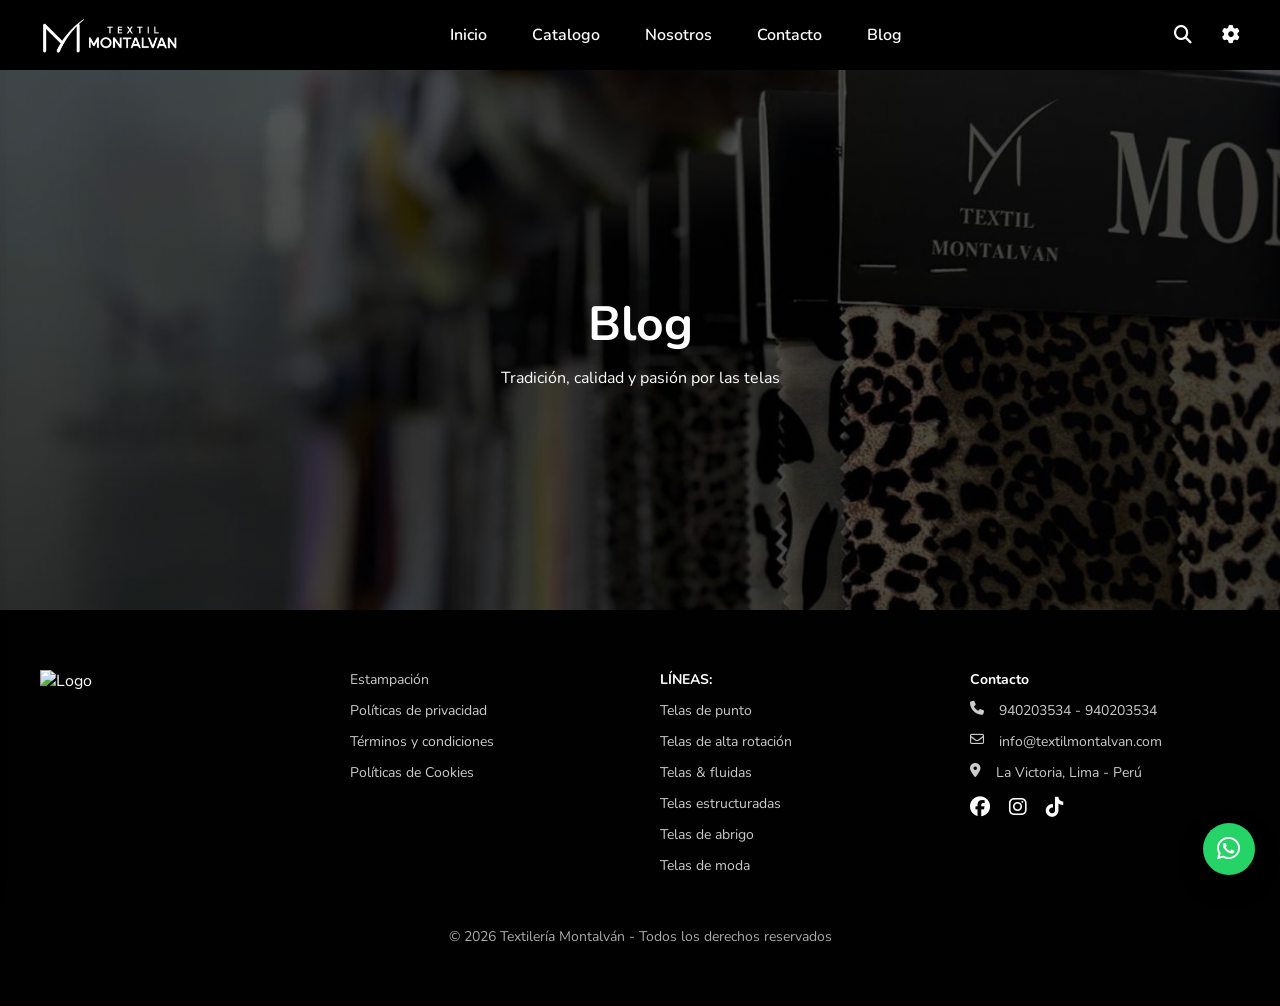
==== blog/index.html @ 49490cb8 "nuevo" ====
<!DOCTYPE html>
<html lang="es">

<head>
    <meta charset="UTF-8">
    <meta name="viewport" content="width=device-width, initial-scale=1.0">
    <title>Blog | Textilería Montalván</title>

    <link rel="icon" type="image/x-icon" href="../assets/imgs/catalogo/withlove.png">
    <link rel="stylesheet" href="../assets/css/styles.css">
    <link rel="stylesheet" href="../assets/css/nosotros.css">

    <link rel="stylesheet" href="https://cdnjs.cloudflare.com/ajax/libs/font-awesome/6.5.0/css/all.min.css">

    <link rel="preconnect" href="https://fonts.googleapis.com">
    <link rel="preconnect" href="https://fonts.gstatic.com" crossorigin>
    <link href="https://fonts.googleapis.com/css2?family=Nunito:ital,wght@0,200..1000;1,200..1000&display=swap"
        rel="stylesheet">
</head>

<body>

    <header>
        <nav class="container">

            <div class="menu-toggle">
                <i class="fa-solid fa-bars"></i>
            </div>

            <div class="logo">
                <a href="../../index.html">
                    <img src="/assets/imgs/logo-header.png" alt="Textilería Montalván">
                </a>
            </div>

            <ul class="menu">
                <li><a href="../../index.html">Inicio</a></li>
                <li class="dropdown">
                    <a href="../../catalogo/#">Catalogo</a>

                    <ul class="dropdown-menu">
                        <li><a href="#">Telas de punto</a></li>
                        <li><a href="#">Telas de alta rotación</a></li>
                        <li><a href="#">Telas & fluidas</a></li>
                        <li><a href="#">Telas estructuradas</a></li>
                        <li><a href="#">Telas de abrigo</a></li>
                        <li><a href="#">Telas de moda</a></li>
                    </ul>
                </li>
                <li class="dropdown">
                    <a href="../../nosotros/#">Nosotros</a>
                    <ul class="dropdown-menu">
                        <li><a href="#">Historia</a></li>
                        <li><a href="#">Misión</a></li>
                        <li><a href="#">Visión</a></li>
                    </ul>
                </li>
                <li><a href="../../contacto/#">Contacto</a></li>

                <li><a href="../../blog/#">Blog</a></li>
                <span class="menu-line"></span>
            </ul>

            <div class="header-icons">
                <i class="fa-solid fa-magnifying-glass"></i>
                <i class="fa-solid fa-gear"></i>
            </div>

        </nav>
    </header>

    <!-- SEARCH BAR -->
    <div class="search-bar">
        <div class="search-container">
            <i class="fa-solid fa-magnifying-glass"></i>
            <input type="text" placeholder="Buscar productos...">
            <i class="fa-solid fa-xmark close-search"></i>
        </div>
    </div>

    <div class="overlay-search"></div>



    <div class="sidebar">

        <div class="sidebar-main active">
            <div class="sidebar-close">
                <i class="fa-solid fa-xmark"></i>
            </div>

            <ul>
                <li><a href="../../index.html">Inicio</a></li>
                <li class="has-submenu" data-target="submenu-catalogo">
                    <span>Catalogo</span>
                    <i class="fa-solid fa-angle-right"></i>
                </li>

                <li class="has-submenu" data-target="submenu-nosotros">
                    <span>Nosotros</span>
                    <i class="fa-solid fa-angle-right"></i>
                </li>
                <li><a href="../../contacto/#">Contacto</a></li>
                <li><a href="../../blog/#">Blog</a></li>
            </ul>
        </div>

        <!-- SUBMENU CATALOGO -->
        <div class="sidebar-submenu" id="submenu-catalogo">
            <div class="submenu-header">
                <span class="back-btn">
                    <i class="fa-solid fa-caret-left"></i>
                </span>
            </div>

            <ul>
                <li><a href="#">Telas de punto</a></li>
                <li><a href="#">Telas alta rotación</a></li>
                <li><a href="#">Telas fluidas</a></li>
                <li><a href="#">Telas estructuradas</a></li>
                <li><a href="#">Telas de abrigo</a></li>
                <li><a href="#">Telas de moda</a></li>
            </ul>
        </div>

        <!-- SUBMENU NOSOTROS -->
        <div class="sidebar-submenu" id="submenu-nosotros">
            <div class="submenu-header">
                <span class="back-btn">
                    <i class="fa-solid fa-caret-left"></i>
                </span>
            </div>

            <ul>
                <li><a href="#">Historia</a></li>
                <li><a href="#">Misión</a></li>
                <li><a href="#">Visión</a></li>
            </ul>
        </div>

    </div>

    <div class="overlay"></div>

    <!-- HERO NOSOTROS -->
    <section class="hero-nosotros">
        <h1>Blog</h1>
        <p>Tradición, calidad y pasión por las telas</p>
    </section>



    <footer>
        <div class="footer-grid">

            <div>
                <img src="assets/imgs/logo_pie.jpg" alt="Logo">
            </div>

            <div>
                <ul>
                    <li>Estampación</li>
                    <li>Políticas de privacidad</li>
                    <li>Términos y condiciones</li>
                    <li>Políticas de Cookies</li>
                </ul>
            </div>

            <div>
                <ul>
                    <li><strong>LÍNEAS:</strong></li>
                    <li>Telas de punto</li>
                    <li>Telas de alta rotación</li>
                    <li>Telas & fluidas</li>
                    <li>Telas estructuradas</li>
                    <li>Telas de abrigo</li>
                    <li>Telas de moda</li>
                </ul>
            </div>

            <div>
                <ul>
                    <li><strong>Contacto</strong></li>
                    <li><i class="fa-solid fa-phone"></i> 940203534 - 940203534</li>
                    <li><i class="fa-regular fa-envelope"></i> info@textilmontalvan.com</li>
                    <li><i class="fa-solid fa-location-dot"></i> La Victoria, Lima - Perú</li>
                </ul>

                <div class="social" style="margin-top:15px;">
                    <i class="fa-brands fa-facebook"></i>
                    <i class="fa-brands fa-instagram"></i>
                    <i class="fa-brands fa-tiktok"></i>
                </div>
            </div>

        </div>

        <div class="copy">
            © 2026 Textilería Montalván - Todos los derechos reservados
        </div>
    </footer>

    <a href="https://wa.me/51940203534" class="btn-whatsapp" target="_blank">
        <i class="fa-brands fa-whatsapp"></i>
    </a>

    <script src="../assets/js/nosotros.js" defer></script>

</body>

</html>
---- assets/css/styles.css ----
* {
    margin: 0;
    padding: 0;
    box-sizing: border-box;
}

html {
    scroll-behavior: smooth;
}

body {
    font-family: "Nunito", sans-serif;
    font-optical-sizing: auto;
    background: #fff;
    color: #111;
}

a {
    text-decoration: none;
    color: inherit;
}

header {
    background: #000;
    height: 70px;
    transition: 0.4s ease;
    overflow: visible;
    z-index: 10000;
    position: relative;

}

header {
    position: sticky;
    top: 0;
    z-index: 10000;
}

.container {
    width: 100%;
    max-width: 1400px;
    margin: 0 auto;
    height: 100%;
    padding: 0 40px;

    display: grid;
    grid-template-columns: auto 1fr auto;
    align-items: center;
}

.logo img {
    height: 35px;
    display: block;
    transition: 0.4s ease;
}

.menu-toggle {
    display: none;
    font-size: 22px;
    color: #fff;
    cursor: pointer;
    z-index: 1001;
}

header:hover .menu-toggle i {
    color: #000;
}

@keyframes slideDownFade {
    0% {
        transform: translateY(-20px);
        opacity: 0;
    }

    100% {
        transform: translateY(0);
        opacity: 1;
    }
}

.logo,
.menu-toggle,
.menu li,
.header-icons i {
    opacity: 0;
    transform: translateY(-20px);
}

header.show .logo,
header.show .menu-toggle,
header.show .menu li,
header.show .header-icons i {
    animation: slideDownFade 0.6s ease forwards;
}

header.show .logo {
    animation-delay: 0.1s;
}

header.show .menu-toggle {
    animation-delay: 0.2s;
}

header.show .menu li:nth-child(1) {
    animation-delay: 0.3s;
}

header.show .menu li:nth-child(2) {
    animation-delay: 0.4s;
}

header.show .menu li:nth-child(3) {
    animation-delay: 0.5s;
}

header.show .menu li:nth-child(4) {
    animation-delay: 0.6s;
}

header.show .menu li:nth-child(5) {
    animation-delay: 0.7s;
}

header.show .menu li:nth-child(6) {
    animation-delay: 0.8s;
}

header.show .header-icons i:nth-child(1) {
    animation-delay: 0.9s;
}

header.show .header-icons i:nth-child(2) {
    animation-delay: 1s;
}

.search-bar {
    position: fixed;
    top: 70px;
    left: 0;
    width: 100%;
    height: 70px;
    background: #fff;

    display: flex;
    align-items: center;
    justify-content: center;

    transform: translateY(-100%);
    transition: transform 0.4s cubic-bezier(0.22, 1, 0.36, 1);

    z-index: 9999;
}

.search-bar.active {
    transform: translateY(0);
}

.search-container {
    width: 100%;
    max-width: 1200px;
    padding: 0 40px;

    display: flex;
    align-items: center;
    gap: 30px;
}

.search-container input {
    flex: 1;
    height: 40px;
    border: none;
    outline: none;
    font-size: 20px;
    font-family: "Nunito", sans-serif;
}

.search-container i {
    font-size: 18px;
    cursor: pointer;
}

.overlay-search {
    position: fixed;
    top: 140px;
    left: 0;
    width: 100%;
    height: calc(100vh - 140px);

    background: rgba(0, 0, 0, 0.4);
    backdrop-filter: blur(3px);

    opacity: 0;
    visibility: hidden;
    transition: 0.3s;

    z-index: 9998;
}

.overlay-search.active {
    opacity: 1;
    visibility: visible;
}

body.no-scroll {
    overflow: hidden;
}

.sidebar {
    position: fixed;
    top: 0;
    left: -280px;
    width: 260px;
    height: 100vh;
    background: #fff;
    padding: 80px 20px;
    box-shadow: 5px 0 25px rgba(0, 0, 0, 0.08);
    transition: left 0.4s cubic-bezier(0.22, 1, 0.36, 1);
    z-index: 10001;
}

.sidebar.active {
    left: 0;
}

.sidebar ul {
    list-style: none;
}

.sidebar li {
    padding: 15px 0;
    border-bottom: 1px solid rgba(0, 0, 0, 0.199);
    cursor: pointer;
    justify-content: space-between;
    display: flex;
    transition: transform 0.3s ease;

}

.sidebar li:hover {
    color: #7e7e7e;
    transform: translateX(3px) !important;
}

.has-submenu {
    display: flex;
    justify-content: space-between;
    align-items: center;
    font-weight: 600;
    cursor: pointer;
    padding: 14px 0;
}

.has-submenu i {
    font-size: 14px;
    transition: transform 0.3s ease;
}

.has-submenu:hover i {
    transform: translateX(3px) !important;
    color: #7e7e7e;
}

.sidebar a {
    color: #111;
    font-weight: 600;
}

.overlay {
    position: fixed;
    inset: 0;
    background: rgba(0, 0, 0, 0.3);
    opacity: 0;
    visibility: hidden;
    pointer-events: none;
    transition: 0.3s;
    z-index: 999;
}

.overlay.active {
    opacity: 1;
    visibility: visible;
    pointer-events: auto;
}

.sidebar-close {
    position: absolute;
    top: 25px;
    right: 25px;
    font-size: 22px;
    cursor: pointer;
}

.sidebar-close i {
    transition: 0.3s ease;
}

.sidebar-close i:hover {
    transform: rotate(90deg);
}

.sidebar {
    overflow: hidden;
}

/* CONTENEDORES INTERNOS */
.sidebar-main,
.sidebar-submenu {
    position: absolute;
    top: 0;
    left: 0;
    width: 100%;
    height: 100%;
    background: #fff;
    padding: 60px 20px;
    transition: transform 0.35s ease;
}

/* ESTADO */
.sidebar-main {
    transform: translateX(0);
}

.sidebar-submenu {
    transform: translateX(100%);
}

/* ACTIVAR SUBMENU */
.sidebar-submenu.active {
    transform: translateX(0);
}

.sidebar-main.hide {
    transform: translateX(-100%);
}

.submenu-header {
    position: absolute;
    top: 25px;
    left: 20px;
    right: 20px;
}

.back-btn {
    display: flex;
    justify-content: space-between;
    align-items: center;
    width: 100%;
    font-weight: 600;
    cursor: pointer;
}

.back-btn i {
    font-size: 16px;
}


.menu {
    position: relative;
    display: flex;
    justify-content: center;
    gap: 45px;
    list-style: none;
}

.menu li {
    position: relative;
}

.menu a {
    color: #fff;
    font-weight: 600;
    padding: 5px 0;
    display: inline-block;
}

.menu-line {
    position: absolute;
    bottom: 0;
    height: 2px;
    width: 0;
    background: #fff;
    left: 0;
    transition: all 0.35s ease;
}

header:hover .menu-line {
    background: #000;
}

.header-icons {
    display: flex;
    gap: 30px;
    justify-content: flex-end;
}

.header-icons i {
    color: #fff;
    font-size: 18px;
    cursor: pointer;
    transition: 0.3s ease;
}

.header-icons i:hover {
    transform: scale(1.1);
}

header:hover {
    background: #fff;
}

header:hover .menu a,
header:hover .header-icons i {
    color: #000;
}

header:hover .logo img {
    filter: invert(1);
}

.dropdown {
    position: relative;
}

.dropdown-menu {
    position: absolute;
    top: 52px;
    left: 0;

    background: #fff;
    min-width: 220px;
    padding: 15px 0;

    list-style: none;

    box-shadow: 0 15px 35px rgba(0, 0, 0, 0.08);

    opacity: 0;
    visibility: hidden;
    transform: translateY(10px);

    transition: all 0.5s ease;
    z-index: 9999;
}

.dropdown-menu li {
    padding: 8px 20px;
}

.dropdown-menu a {
    color: #000000;
    font-size: 13px;
    letter-spacing: 1px;
    font-weight: 500;
    display: block;
    transition: 0.2s ease;
}

.dropdown-menu a:hover {
    padding-left: 5px;
    color: #7e7e7e !important;
}

.dropdown:hover .dropdown-menu {
    opacity: 1;
    visibility: visible;
    transform: translateY(0);
}

.hero {
    position: relative;
    height: 80vh;
    overflow: visible;
}

.slides {
    position: relative;
    width: 100%;
    height: 100%;
}

.slide {
    position: absolute;
    width: 100%;
    height: 100%;
    object-fit: cover;
    opacity: 0;
    transition: opacity 1s ease-in-out;
}

.slide.active {
    opacity: 1;
}

.dots {
    position: absolute;
    bottom: 50px;
    left: 50%;
    transform: translateX(-50%);
    display: flex;
    gap: 12px;
}

.dot {
    width: 12px;
    height: 12px;
    background: rgba(255, 255, 255, 0.6);
    border-radius: 50%;
    cursor: pointer;
    transition: 0.3s;
}

.dot.active {
    background: #fff;
    transform: scale(1.2);
}

.scroll-down {
    position: absolute;
    bottom: -25px;
    left: 50%;
    transform: translateX(-50%);
    z-index: 20;
}

.scroll-down a {
    width: 50px;
    height: 50px;

    background: #fff;
    border-radius: 50%;

    display: flex;
    align-items: center;
    justify-content: center;

    box-shadow: 0 .125rem .625rem rgba(0, 0, 0, 0.10);

    z-index: 10;
    transition: all 0.3s ease;
}

.scroll-down i {
    font-size: 18px;
    color: #000;
    transition: transform 0.3s ease;
}

.scroll-down a:hover i {
    transform: translateY(4px);
}

@keyframes floatArrow {
    0% {
        transform: translateY(0);
    }

    50% {
        transform: translateY(4px);
    }

    100% {
        transform: translateY(0);
    }
}

.scroll-down i {
    animation: floatArrow 2s infinite ease-in-out;
}

.lineas {
    padding: 70px 5%;
    text-align: center;
    margin: auto;
}

.sub {
    font-size: 12px;
    color: #777;
    letter-spacing: 1px;
    margin-bottom: 25px;
}

.lineas h2 {
    margin-bottom: 40px;
    font-size: 26px;
    letter-spacing: 2px;
    font-weight: 700;
}

.grid-lineas {
    display: grid;
    grid-template-columns: repeat(auto-fit, minmax(260px, 1fr));
    gap: 12.5px;
}

.card-linea {
    text-align: center;
    max-width: 500px;
    margin: auto;
}

.card-linea {
    opacity: 0;
    transform: translateY(40px);
    transition: all 0.8s ease;
}

.card-linea.show {
    opacity: 1;
    transform: translateY(0);
}

.img-wrapper {
    position: relative;
    overflow: hidden;
    aspect-ratio: 3 / 5;
}

.img-wrapper img {
    width: 100%;
    height: 100%;
    object-fit: cover;
    transition: transform 0.9s cubic-bezier(0.22, 1, 0.36, 1);
}

.badge {
    position: absolute;
    top: 12px;
    left: 12px;
    background: #000;
    color: #fff;
    font-size: 10px;
    padding: 5px 10px;
    letter-spacing: 2px;
    font-weight: 600;
    z-index: 2;
}

.card-linea h3 {
    margin-top: 20px;
    font-size: clamp(13px, 1.1vw, 15px);
    font-weight: 500;
    letter-spacing: 1px;
    margin-bottom: 5px;
}

.card-linea:hover img {
    transform: scale(1.15) rotate(-4deg);
}

.catalogo-cta {
    margin-top: 50px;
    text-align: center;
}

.btn-expand {
    display: inline-flex;
    align-items: center;
    position: relative;
    overflow: hidden;

    height: 40px;
    padding: 0 20px;
    border-radius: 50px;

    background: #fff;
    border: 1.5px solid #000;
    color: #000;

    font-size: 13px;
    letter-spacing: 2px;
    font-weight: 600;
    text-transform: uppercase;

    transition: all 0.4s cubic-bezier(0.22, 1, 0.36, 1);
}

.btn-expand .text {
    z-index: 2;
    transition: color 0.4s ease;
}

.btn-expand .circle {
    position: absolute;
    right: -50px;

    width: 32px;
    height: 32px;

    border-radius: 50%;
    background: #ffffff;

    display: flex;
    align-items: center;
    justify-content: center;

    transition: all 0.4s cubic-bezier(0.22, 1, 0.36, 1);
}

/* ICONO */
.btn-expand .circle i {
    color: #000000;
    font-size: 14px;
}

/* HOVER */
.btn-expand:hover {
    background: #000;
    color: #fff;
    padding-right: 55px;
}

.btn-expand:hover .circle {
    right: 3px;
}

.beneficios {
    background: #000;
    color: #fff;
    padding: 80px 10%;
    text-align: center;
}

.beneficios h2 {
    font-size: 32px;
    margin-bottom: 50px;
    letter-spacing: 2px;

    opacity: 0;
    transform: translateY(-40px);
    transition: all 0.8s ease;
}

.beneficios h2.show {
    opacity: 1;
    transform: translateY(0);
}

.beneficio {
    max-width: 260px;
    opacity: 0;
    transform: translateY(40px);
    transition: all 0.8s ease;
}

.beneficio.show {
    opacity: 1;
    transform: translateY(0);
}

.beneficios-grid {
    display: grid;
    grid-template-columns: repeat(auto-fit, minmax(220px, 1fr));
    gap: 40px;
    justify-items: center;
}

.beneficio {
    max-width: 260px;
    opacity: 0;
    transform: translateY(50px);
    transition: all 0.8s cubic-bezier(0.22, 1, 0.36, 1);
    will-change: transform, opacity;
}

/* ACTIVAR ANIMACION */
.beneficio.show {
    opacity: 1;
    transform: translateY(0);
}

/* ICONO */
.beneficio i {
    font-size: 50px;
    margin-bottom: 20px;
    color: #ffdd00;
    transition: transform 0.3s ease, color 0.3s ease;
}

.icon-mas {
    font-size: 20px !important;
    color: #ffffff !important;
}

.beneficio:hover i {
    transform: scale(1.3);
    color: #ffd700;
}

.beneficio h4 {
    font-size: 18px;
    margin-bottom: 10px;
    letter-spacing: 1px;
    font-weight: 600;
}

.beneficio .counter {
    font-weight: 700;
    font-size: 28px;
    color: #ffdd00;
    display: inline-block;
}

.beneficio p {
    font-size: 14px;
    color: #ccc;
    line-height: 1.5;
}

footer {
    background: #010101;
    color: #fff;
    padding: 60px 40px;
}

.footer-grid {
    display: grid;
    grid-template-columns: repeat(auto-fit, minmax(220px, 1fr));
    gap: 40px;
}

footer ul {
    list-style: none;
}

footer li {
    margin-bottom: 12px;
    font-size: 14px;
    color: #ccc;
    gap: 15px;
    display: flex;
}

footer strong {
    color: #fff;
}

.social i {
    margin-right: 15px;
    font-size: 18px;
    cursor: pointer;
    transition: 0.3s ease;
}

.social i:hover {
    transform: translateY(-3px);
    color: #fff;
}

.copy {
    margin-top: 60px;
    text-align: center;
    font-size: 13px;
    color: #777;
}

.social i {
    margin-right: 15px;
    font-size: 20px;
    cursor: pointer;
}

.copy {
    margin-top: 40px;
    text-align: center;
    font-size: 14px;
    color: #aaa;
}

.visita-local {
    position: relative;
    height: 80vh;
    display: flex;
    justify-content: center;
    align-items: center;
    text-align: center;
    overflow: hidden;
    font-family: "Nunito", sans-serif;
}

.visita-local .fondo-img {
    position: absolute;
    top: 0;
    left: 0;
    width: 100%;
    height: 100%;
    object-fit: cover;
    z-index: 0;
}

.visita-local .overlay {
    position: absolute;
    inset: 0;
    background: rgba(0, 0, 0, 0.5);
    z-index: 1;
}

.contenido-visita {
    position: relative;
    z-index: 2;
    color: #fff;
    opacity: 0;
    transform: translateY(20px);
    animation: fadeUp 1s forwards 0.2s;
}

.mejor-semana {
    padding: 70px 12.5%;
}

.titulo-seccion {
    text-align: center;
    margin-bottom: 60px;
}

.titulo-seccion .sub {
    font-size: 12px;
    letter-spacing: 1px;
    color: #777;
    text-transform: uppercase;
}

.titulo-seccion h2 {
    font-size: 26px;
    letter-spacing: 2px;
}

.producto-destacado {
    display: grid;
    grid-template-columns: 2fr 1fr;
    gap: 70px;
    align-items: start;
}


.galeria-grid {
    display: grid;
    grid-template-columns: 1fr 1fr;
    gap: 30px;
    max-width: 900px;
}

.img-box {
    aspect-ratio: 3 / 5;
    overflow: hidden;
}

.img-box img {
    width: 100%;
    height: 100%;
    object-fit: cover;
}

.img-box:hover img {
    transform: scale(1.05);
}

.info-producto {
    position: sticky;
    top: 100px;
    align-self: start;
    display: flex;
    flex-direction: column;
    height: max-content;
}

.info-producto h3 {
    font-size: 28px;
    margin-bottom: 15px;
}

.colores-titulo {
    font-size: 16px;
    margin-bottom: 20px;
    color: #777;
    text-transform: uppercase;
    margin-top: 15px;
}

.colores {
    display: grid;
    grid-template-columns: repeat(8, 1fr);
    gap: 10px;
    max-width: 320px; 
}

.color {
    width: 30px;
    height: 30px;
    aspect-ratio: 1 / 1; 
    border-radius: 50%;
    cursor: pointer;
    border: 1px solid #ddd;
    transition: 0.2s ease;
}

.color:hover {
    transform: scale(1.1);
    border-color: #000;
}

.color.activo {
    border: 2px solid #ff0000;
}

.botones-producto {
    display: flex;
    flex-direction: column;
    gap: 15px;
    margin-bottom: 30px;
    align-items: center;
}

.btn-cuadrado {
    width: 100%;
    padding: 12px;
    border: 1px solid #000;
    background: #fff;
    font-weight: 600;
    letter-spacing: 1px;
    cursor: pointer;
    transition: 0.3s ease;
}

.btn-cuadrado:hover {
    background: #000;
    color: #fff;
}

.descripcion-wrapper {
    width: 100%;
    margin-top: 10px;
    border-top: 1px solid #bebebe;
    border-bottom: 1px solid #bebebe;
}

.descripcion-toggle {
    display: flex;
    justify-content: space-between;
    align-items: center;
    padding: 12px 0;
    cursor: pointer;
    font-weight: 600;
    letter-spacing: 1px;
    font-size: 14px;
    color: #000 !important;
}

.descripcion-toggle span{
    color: #000 !important;
}

.icono {
    font-size: 20px;
    transition: transform 0.3s ease;
}

.descripcion-contenido {
    max-height: 0;
    overflow: hidden;
    transition: max-height 0.4s ease, padding 0.3s ease;
}

.descripcion-wrapper.active .descripcion-contenido {
    max-height: 500px;
}

.descripcion-wrapper.active .icono {
    transform: rotate(45deg);
}

.lista-especificaciones {
    margin-top: 15px;
    padding-left: 18px;
    margin-bottom: 20px;
}

.lista-especificaciones li {
    margin-bottom: 6px;
    font-size: 14px;
    color: #444;
}

.sku,
.categoria {
    font-size: 13px;
    color: #666;
    margin: 6px 0;
}

.gramaje {
    margin-top: 15px;
    margin-bottom: 40px;
}

.gramaje-titulo {
    font-size: 16px;
    margin-bottom: 20px;
    color: #777;
    text-transform: uppercase;
    margin-top: 10px;
}

.gramaje-opciones {
    display: flex;
    gap: 10px;
}

.gramaje-item {
    padding: 8px 14px;
    border: 1px solid #ddd;
    border-radius: 20px;
    font-size: 13px;
    cursor: pointer;
    transition: 0.3s ease;
}

.gramaje-item:hover {
    border-color: #000;
}

.gramaje-item.active {
    background: #000;
    color: #fff;
    border-color: #000;
}

.flecha {
    position: absolute;
    right: 12px;
    top: 50%;
    transform: translateY(-50%);
    pointer-events: none;
    font-size: 14px;
}

.btn-secundario {
    width: 100%;
    padding: 12px;
    border: 1px solid #000;
    background: #fff;
    font-weight: 600;
    letter-spacing: 1px;
    cursor: pointer;
    transition: 0.3s ease;
}


.btn-secundario:hover {
    background: #000;
    color: #fff;
}

@media (max-width: 900px) {

    .producto-destacado {   
        grid-template-columns: 1fr;
        gap: 50px;
    }

    .info-producto {
        position: relative;
        top: auto;
    }

    .galeria-grid {
        height: auto;
        grid-template-columns: 1fr 1fr;
        gap: 20px;
    }

    .img-box {
        aspect-ratio: 3 / 4; 
    }

}   
@keyframes fadeUp {
    to {
        opacity: 1;
        transform: translateY(0);
    }
}

.contenido-visita h2 {
    font-size: 36px;
    margin-bottom: 15px;
    letter-spacing: 1px;
}

.contenido-visita p {
    font-size: 16px;
    margin-bottom: 25px;
}

.btn-visita {
    display: inline-block;
    padding: 12px 30px;
    background: #ffdd00;
    color: #000;
    font-weight: 700;
    border-radius: 50px;
    text-transform: uppercase;
    text-decoration: none;
    transition: 0.3s;
}

.btn-visita:hover {
    background: #fff;
    transform: scale(1.05);
}

.btn-whatsapp {
    position: fixed;
    bottom: 25px;
    right: 25px;
    width: 52.5px;
    height: 52.5px;
    background: #25D366;
    color: #fff;
    border-radius: 50%;
    display: flex;
    align-items: center;
    justify-content: center;
    font-size: 26px;
    box-shadow: 0 10px 25px rgba(0,0,0,0.25);
    cursor: pointer;
    transition: 0.3s ease;
    z-index: 9999;
}

.btn-whatsapp:hover {
    transform: scale(1.05);
    box-shadow: 0 12px 30px rgba(0,0,0,0.35);
}

@media (max-width: 768px) {

    .lineas {
        padding: 40px 20px;
    }

    .grid-lineas {
        grid-template-columns: 1fr;
        gap: 30px;
    }

    .card-linea {
        max-width: 90%;
    }

    .img-wrapper {
        aspect-ratio: 3 / 1;
        width: auto;
    }

    .container {
        grid-template-columns: auto 1fr auto;
    }

    .menu {
        display: none;
    }

    .header-icons {
        display: flex;
        gap: 20px;
    }

    .menu-toggle {
        display: block;
    }

    .logo {
        text-align: center;
        align-items: center;
        justify-content: center;
        display: flex;
    }

    footer {
        padding: 40px 20px;
    }

    .footer-grid {
        grid-template-columns: 1fr;
        text-align: center;
    }

    .social {
        justify-content: center;
    }

    .visita-local {
        height: 60vh;
        padding: 0 20px;
    }

    .contenido-visita h2 {
        margin-bottom: 10px;
    }

    .contenido-visita p {
        margin-bottom: 15px;
    }

    .btn-visita {
        padding: 12px 25px;
        font-size: 14px;
    }

}










.hero-nosotros {
    height: 60vh;
    background: linear-gradient(rgba(0,0,0,0.5), rgba(0,0,0,0.5)),
                url('../imgs/fondo-2.jpg') center/cover no-repeat;
    display: flex;
    flex-direction: column;
    justify-content: center;
    align-items: center;
    color: white;
    text-align: center;
}

.hero-nosotros h1 {
    font-size: 48px;
    margin-bottom: 10px;
}

.historia {
    padding: 80px 10%;
}

.container-nosotros {
    display: grid;
    grid-template-columns: 1fr 1fr;
    gap: 50px;
    align-items: center;
}

.container-nosotros img {
    width: 100%;
    border-radius: 12px;
}

.mision-vision {
    padding: 80px 10%;
    background: #f5f5f5;
}

.mv-grid {
    display: grid;
    grid-template-columns: repeat(2, 1fr);
    gap: 40px;
}

.card-mv {
    background: white;
    padding: 40px;
    border-radius: 16px;
    text-align: center;
    transition: 0.4s ease;
}

.card-mv:hover {
    transform: translateY(-10px);
}

.card-mv i {
    font-size: 40px;
    margin-bottom: 20px;
}
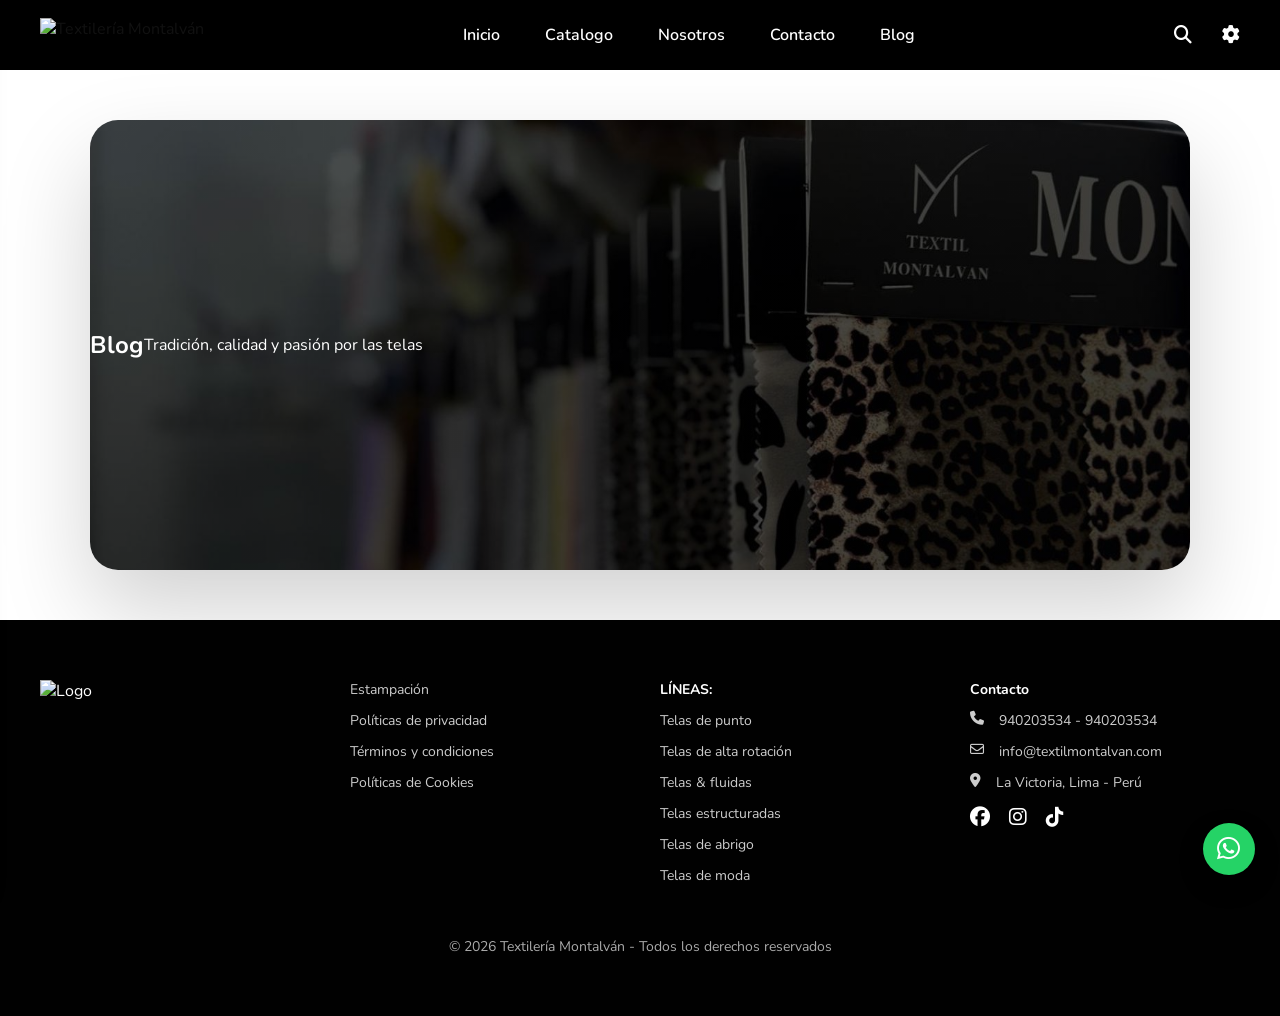
==== commit ae21bcdd: "nuevo" ====
--- a/blog/index.html
+++ b/blog/index.html
@@ -29,7 +29,7 @@
 
             <div class="logo">
                 <a href="../../index.html">
-                    <img src="/assets/imgs/logo-header.png" alt="Textilería Montalván">
+                    <img src="https://github.com/dmonr1/textil-montalvan/blob/main/assets/imgs/logo-header.png?raw=true" alt="Textilería Montalván">
                 </a>
             </div>
 
@@ -154,7 +154,7 @@
         <div class="footer-grid">
 
             <div>
-                <img src="assets/imgs/logo_pie.jpg" alt="Logo">
+                <img src="https://raw.githubusercontent.com/dmonr1/textil-montalvan/refs/heads/main/assets/imgs/logo_pie.jpg" alt="Logo">
             </div>
 
             <div>
--- a/assets/css/styles.css
+++ b/assets/css/styles.css
@@ -981,13 +981,13 @@
     display: grid;
     grid-template-columns: repeat(8, 1fr);
     gap: 10px;
-    max-width: 320px; 
+    max-width: 320px;
 }
 
 .color {
     width: 30px;
     height: 30px;
-    aspect-ratio: 1 / 1; 
+    aspect-ratio: 1 / 1;
     border-radius: 50%;
     cursor: pointer;
     border: 1px solid #ddd;
@@ -1046,7 +1046,7 @@
     color: #000 !important;
 }
 
-.descripcion-toggle span{
+.descripcion-toggle span {
     color: #000 !important;
 }
 
@@ -1153,7 +1153,7 @@
 
 @media (max-width: 900px) {
 
-    .producto-destacado {   
+    .producto-destacado {
         grid-template-columns: 1fr;
         gap: 50px;
     }
@@ -1170,10 +1170,11 @@
     }
 
     .img-box {
-        aspect-ratio: 3 / 4; 
-    }
-
-}   
+        aspect-ratio: 3 / 4;
+    }
+
+}
+
 @keyframes fadeUp {
     to {
         opacity: 1;
@@ -1222,7 +1223,7 @@
     align-items: center;
     justify-content: center;
     font-size: 26px;
-    box-shadow: 0 10px 25px rgba(0,0,0,0.25);
+    box-shadow: 0 10px 25px rgba(0, 0, 0, 0.25);
     cursor: pointer;
     transition: 0.3s ease;
     z-index: 9999;
@@ -1230,7 +1231,7 @@
 
 .btn-whatsapp:hover {
     transform: scale(1.05);
-    box-shadow: 0 12px 30px rgba(0,0,0,0.35);
+    box-shadow: 0 12px 30px rgba(0, 0, 0, 0.35);
 }
 
 @media (max-width: 768px) {
@@ -1310,72 +1311,266 @@
 
 }
 
-
-
-
-
-
-
-
-
-
 .hero-nosotros {
-    height: 60vh;
-    background: linear-gradient(rgba(0,0,0,0.5), rgba(0,0,0,0.5)),
+    height: 50vh;
+    max-height: 462px;
+    background: linear-gradient(rgba(0,0,0,0.55), rgba(0,0,0,0.55)),
                 url('../imgs/fondo-2.jpg') center/cover no-repeat;
+    border-radius: 28px;
+    margin: 50px auto;
+    width: 95%;
+    max-width: 1100px;
+    display: flex;
+    align-items: center;
+    color: white;
+    box-shadow: 0 40px 90px rgba(0,0,0,0.18);
+}
+
+.hero-container {
+    width: 100%;
+    padding: 100px;
+    display: flex;
+    justify-content: space-between;
+    align-items: center;
+}
+
+/* IZQUIERDA */
+.hero-left {
+    max-width: 550px;
+}
+
+.hero-badge {
+    display: inline-flex;
+    align-items: center;    
+    gap: 8px;
+    background: rgba(255,255,255,0.15);
+    padding: 8px 18px;
+    border-radius: 50px;
+    font-size: 14px;
+    margin-bottom: 20px;
+}
+
+.hero-left h1 {
+    font-size: 48px;
+    font-weight: 800;
+    margin-bottom: 20px;
+}
+
+.hero-left p {
+    font-size: 17px;
+    line-height: 1.6;
+    opacity: 0.9;
+    margin-bottom: 30px;
+}
+
+/* BOTÓN */
+.hero-btn {
+    display: inline-flex;
+    align-items: center;
+    gap: 10px;
+    background: #c9975b;
+    padding: 14px 28px;
+    border-radius: 50px;
+    color: white;
+    text-decoration: none;
+    font-weight: 600;
+    transition: 0.3s ease;
+}
+
+.hero-btn:hover {
+    transform: translateY(-4px);
+    background: #b88545;
+}
+
+/* ===============================
+   NOSOTROS MODERNO
+=================================*/
+
+.nosotros {
+    background: #eeeeee;
+
+}
+
+.nosotros-tit {
+    margin-top: 60px;
+    align-items: center;
+    justify-content: center;
     display: flex;
     flex-direction: column;
-    justify-content: center;
-    align-items: center;
-    color: white;
-    text-align: center;
-}
-
-.hero-nosotros h1 {
-    font-size: 48px;
-    margin-bottom: 10px;
-}
-
-.historia {
-    padding: 80px 10%;
-}
-
-.container-nosotros {
-    display: grid;
-    grid-template-columns: 1fr 1fr;
-    gap: 50px;
-    align-items: center;
-}
-
-.container-nosotros img {
-    width: 100%;
-    border-radius: 12px;
-}
-
-.mision-vision {
-    padding: 80px 10%;
-    background: #f5f5f5;
-}
-
-.mv-grid {
-    display: grid;
-    grid-template-columns: repeat(2, 1fr);
-    gap: 40px;
-}
-
-.card-mv {
-    background: white;
-    padding: 40px;
-    border-radius: 16px;
-    text-align: center;
+    font-size: 26px;
+    font-weight: 700;
+    margin-bottom: 20px;
+}
+
+.nosotros-modern {
+    padding: 100px 0;
+    display: flex;
+    flex-direction: column;
+    gap: 180px;
+    align-items: center;
+}
+
+/* FILAS */
+.row-modern {
+    position: relative;
+    max-width: 95%;
+    display: flex;
+    align-items: flex-start;
+}
+
+.row-modern.reverse {
+    flex-direction: row-reverse;
+}
+
+/* CARD BASE */
+.card {
+    position: relative;
+    border-radius: 18px;
+    overflow: hidden;
+    background: #ffffff;
+    box-shadow: 0 14px 16px #0000000f;
     transition: 0.4s ease;
 }
 
-.card-mv:hover {
-    transform: translateY(-10px);
-}
-
-.card-mv i {
-    font-size: 40px;
+/* ===============================
+   CONTROL INDIVIDUAL
+   (EDITAS AQUÍ)
+=================================*/
+
+/* BLOQUE 1 */
+.historia-img {
+    width: 625px;
+    height: 520px;
+    transform: translateY(40px);
+    z-index: 1;
+}
+
+.historia-text {
+    width: 495px;
+    min-height: 552px;
+    transform: translateY(-40px);
+    margin-left: -100px;
+    padding: 70px;
+    z-index: 2;
+    display: flex;
+    flex-direction: column;
+}
+
+/* BLOQUE 2 */
+.mision-img {
+    width: 625px;
+    height: 520px;
+    /* ✅ altura fija real */
+    transform: translateY(30px);
+    box-shadow: none;
+    z-index: 1;
+
+}
+
+.mision-text {
+    width: 495px;
+    height: 552px;
+    margin-right: -80px;
+    transform: translateY(-50px);
+
+    padding: 70px;
+    z-index: 2;
+    display: flex;
+    flex-direction: column;
+}
+
+/* BLOQUE 3 */
+.vision-img {
+    width: 625px;
+    height: 625px;
+    transform: translateY(-70px);
+    z-index: 1;
+}
+
+.vision-text {
+    width: 495px;
+    min-height: 552px;
+    transform: translateY(70px);
+    margin-left: -150px;
+    padding: 70px;
+    z-index: 2;
+    display: flex;
+    flex-direction: column;
+}
+
+.card-3 {
+    margin-top: 40px;
+}
+
+/* ===============================
+   IMAGEN
+=================================*/
+
+.card-img img {
+    width: 100%;
+    height: 100%;
+    object-fit: cover;
+    display: block;
+}
+
+.card-img-2 img {
+    width: 100%;
+    height: 100%;
+    object-fit: cover;
+    display: block;
+    object-position: right;
+}
+
+/* ===============================
+   TEXTO
+=================================*/
+
+.card-content i {
+    font-size: 42px;
+    margin-bottom: 25px;
+    color: #c9975b;
+}
+
+.card-content h2 {
+    font-size: 34px;
     margin-bottom: 20px;
+    font-weight: 700;
+}
+
+.card-content p {
+    font-size: 16px;
+    line-height: 1.7;
+    color: #000000;
+    font-weight: 600;
+}
+
+/* ===============================
+   RESPONSIVE POLAROID
+=================================*/
+
+@media (max-width: 1100px) {
+
+    .row-modern {
+        flex-direction: column !important;
+        align-items: center;
+        gap: 0;
+    }
+
+    .card {
+        width: 92% !important;
+        height: auto !important;
+        transform: none !important;
+        margin: 0 !important;
+    }
+
+    .card-img {
+        border-radius: 28px 28px 0 0;
+    }
+
+    .card-content {
+        border-radius: 0 0 28px 28px;
+        margin-top: -20px;
+        padding: 40px;
+        box-shadow: 0 20px 60px rgba(0, 0, 0, 0.08);
+    }
 }
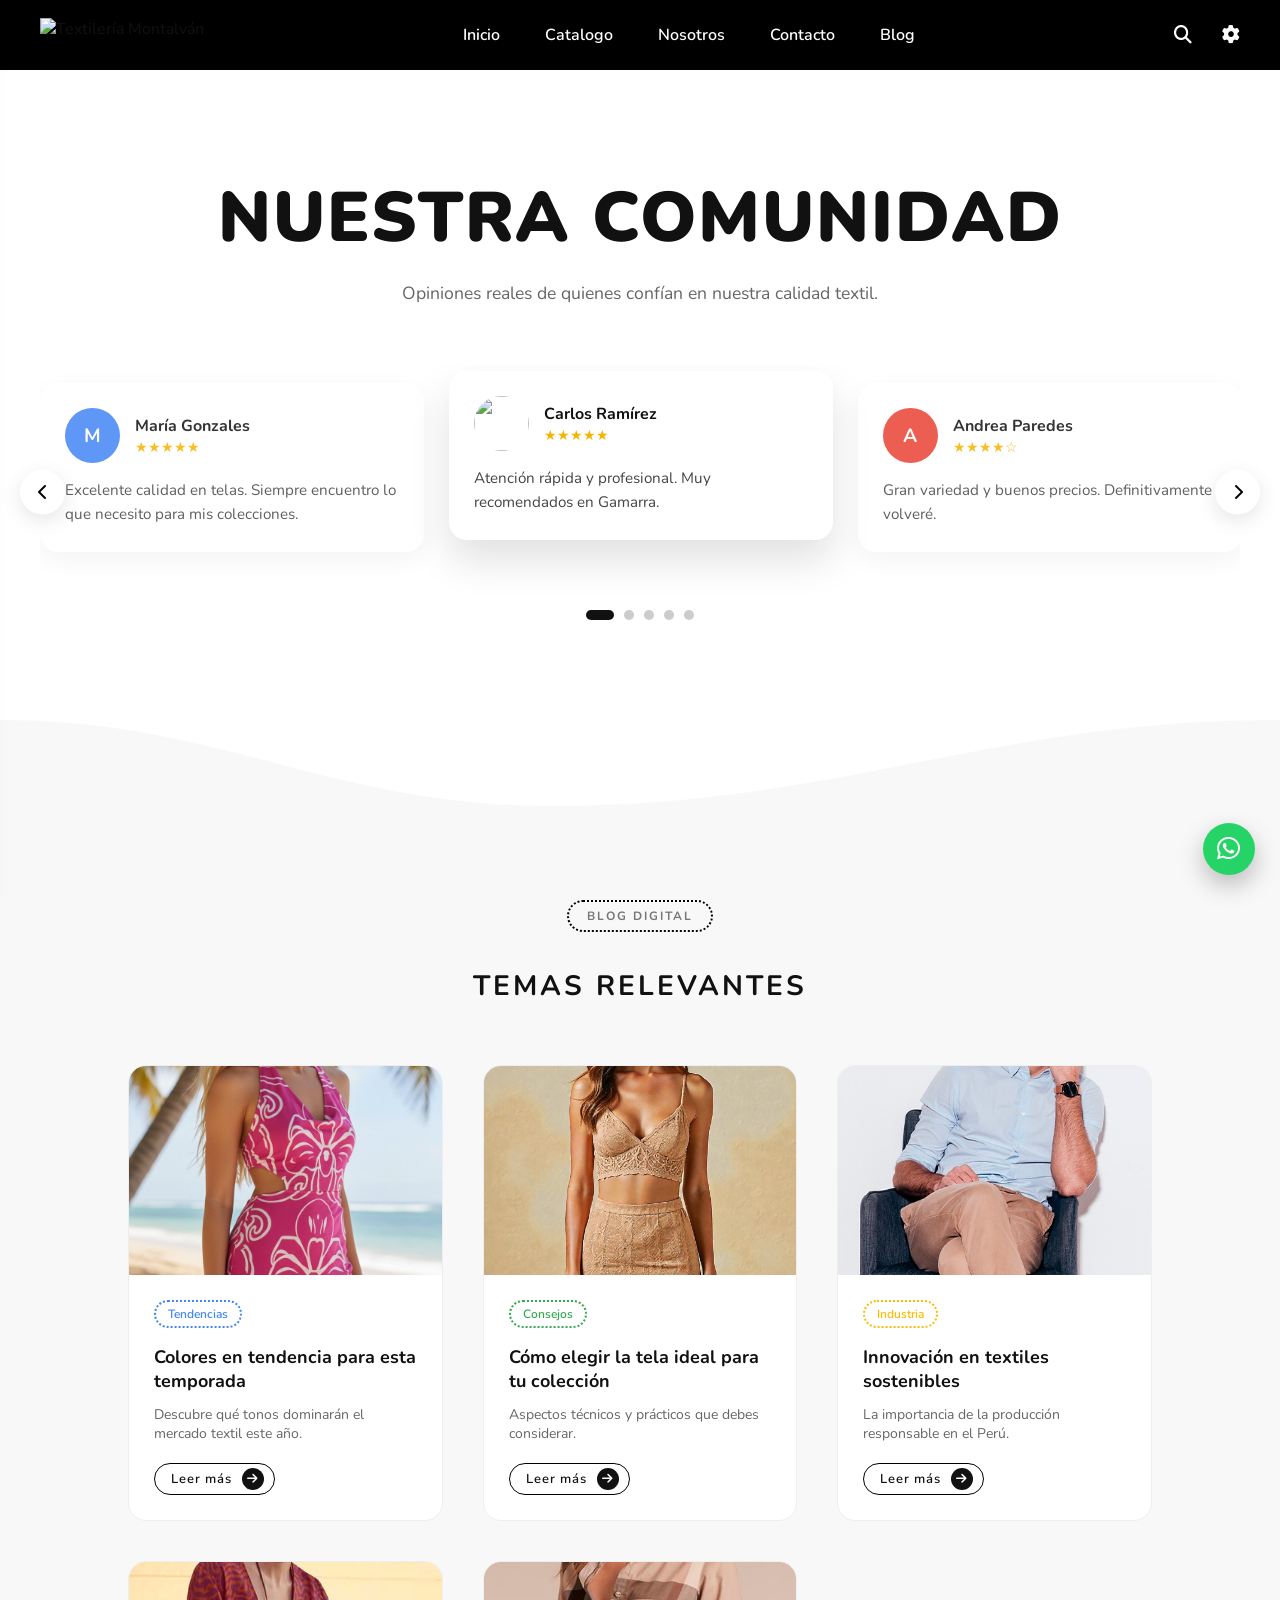
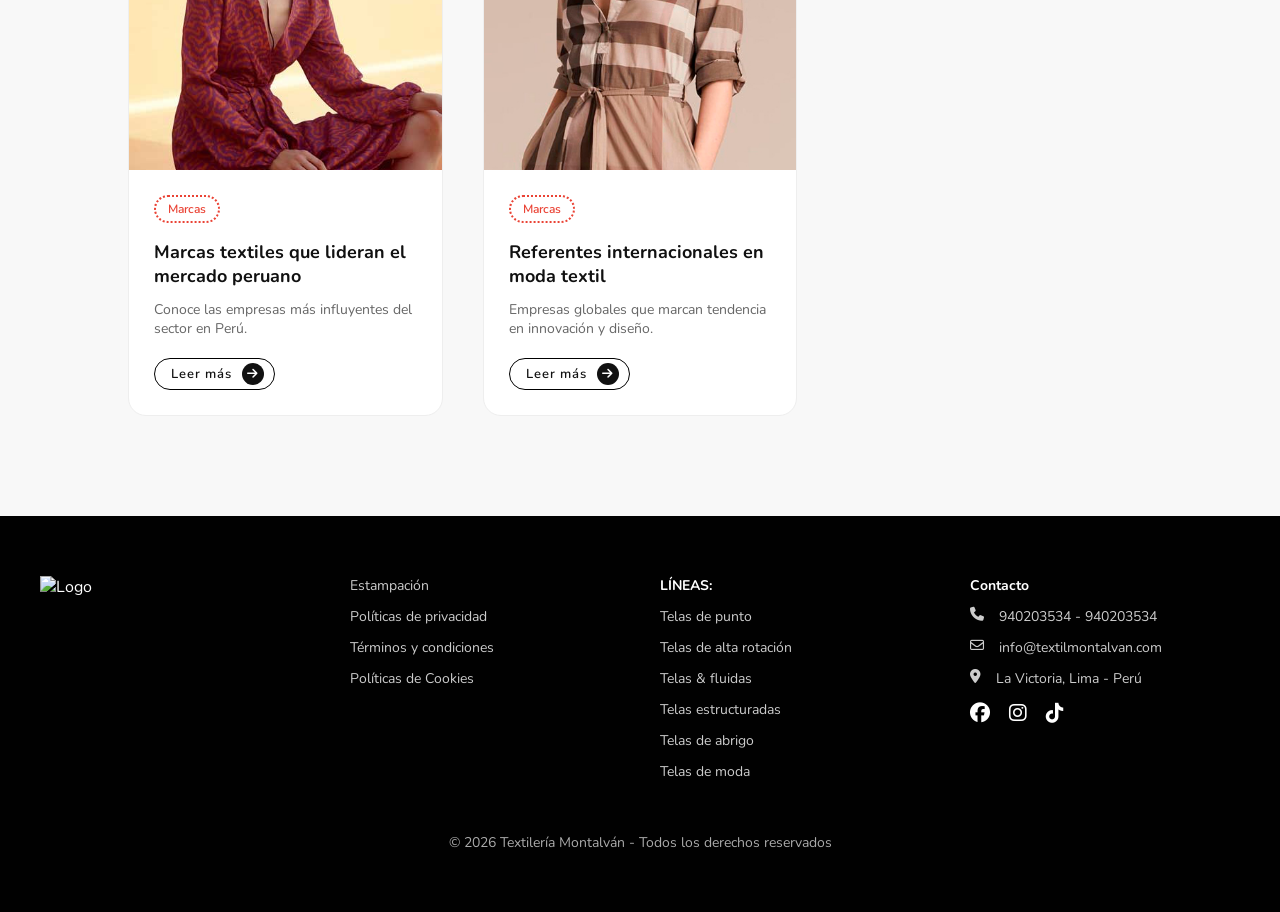
==== commit 2b22ca53: "nuevo" ====
--- a/blog/index.html
+++ b/blog/index.html
@@ -8,7 +8,6 @@
 
     <link rel="icon" type="image/x-icon" href="../assets/imgs/catalogo/withlove.png">
     <link rel="stylesheet" href="../assets/css/styles.css">
-    <link rel="stylesheet" href="../assets/css/nosotros.css">
 
     <link rel="stylesheet" href="https://cdnjs.cloudflare.com/ajax/libs/font-awesome/6.5.0/css/all.min.css">
 
@@ -18,7 +17,7 @@
         rel="stylesheet">
 </head>
 
-<body>
+<body style="overflow-x: hidden;">
 
     <header>
         <nav class="container">
@@ -29,7 +28,8 @@
 
             <div class="logo">
                 <a href="../../index.html">
-                    <img src="https://github.com/dmonr1/textil-montalvan/blob/main/assets/imgs/logo-header.png?raw=true" alt="Textilería Montalván">
+                    <img src="https://github.com/dmonr1/textil-montalvan/blob/main/assets/imgs/logo-header.png?raw=true"
+                        alt="Textilería Montalván">
                 </a>
             </div>
 
@@ -82,6 +82,7 @@
 
 
 
+
     <div class="sidebar">
 
         <div class="sidebar-main active">
@@ -142,11 +143,257 @@
 
     <div class="overlay"></div>
 
-    <!-- HERO NOSOTROS -->
-    <section class="hero-nosotros">
-        <h1>Blog</h1>
-        <p>Tradición, calidad y pasión por las telas</p>
+    <section class="community-section">
+
+        <div class="community-header">
+            <h1 class="community-title">NUESTRA COMUNIDAD</h1>
+            <p class="community-description">
+                Opiniones reales de quienes confían en nuestra calidad textil.
+            </p>
+        </div>
+
+        <div class="community-carousel-container">
+
+            <!-- Flecha izquierda -->
+            <button class="community-arrow community-arrow-left">
+                <i class="fa-solid fa-chevron-left"></i>
+            </button>
+
+            <div class="community-carousel-wrapper">
+                <div class="community-carousel-track">
+
+                    <!-- CARD 1 -->
+                    <div class="community-review-card">
+                        <div class="community-review-top">
+                            <div class="community-avatar-letter bg-1">M</div>
+                            <div>
+                                <h4 class="community-name">María Gonzales</h4>
+                                <div class="community-stars">★★★★★</div>
+                            </div>
+                        </div>
+                        <p class="community-text">
+                            Excelente calidad en telas. Siempre encuentro lo que necesito
+                            para mis colecciones.
+                        </p>
+                    </div>
+
+                    <!-- CARD 2 -->
+                    <div class="community-review-card">
+                        <div class="community-review-top">
+                            <img src="https://i.pravatar.cc/100?img=12" class="community-avatar">
+                            <div>
+                                <h4 class="community-name">Carlos Ramírez</h4>
+                                <div class="community-stars">★★★★★</div>
+                            </div>
+                        </div>
+                        <p class="community-text">
+                            Atención rápida y profesional. Muy recomendados en Gamarra.
+                        </p>
+                    </div>
+
+                    <!-- CARD 3 -->
+                    <div class="community-review-card">
+                        <div class="community-review-top">
+                            <div class="community-avatar-letter bg-2">A</div>
+                            <div>
+                                <h4 class="community-name">Andrea Paredes</h4>
+                                <div class="community-stars">★★★★☆</div>
+                            </div>
+                        </div>
+                        <p class="community-text">
+                            Gran variedad y buenos precios. Definitivamente volveré.
+                        </p>
+                    </div>
+
+                    <!-- CARD 4 -->
+                    <div class="community-review-card">
+                        <div class="community-review-top">
+                            <div class="community-avatar-letter bg-3">L</div>
+                            <div>
+                                <h4 class="community-name">Luis Torres</h4>
+                                <div class="community-stars">★★★★★</div>
+                            </div>
+                        </div>
+                        <p class="community-text">
+                            Excelente proveedor textil. Cumplen con tiempos de entrega.
+                        </p>
+                    </div>
+
+                    <!-- CARD 5 -->
+                    <div class="community-review-card">
+                        <div class="community-review-top">
+                            <img src="https://i.pravatar.cc/100?img=22" class="community-avatar">
+                            <div>
+                                <h4 class="community-name">Rosa Méndez</h4>
+                                <div class="community-stars">★★★★★</div>
+                            </div>
+                        </div>
+                        <p class="community-text">
+                            La mejor textilería en Lima. Variedad increíble y atención personalizada.
+                        </p>
+                    </div>
+
+                    <!-- CARD 6 -->
+                    <div class="community-review-card">
+                        <div class="community-review-top">
+                            <div class="community-avatar-letter bg-4">J</div>
+                            <div>
+                                <h4 class="community-name">Jorge Salazar</h4>
+                                <div class="community-stars">★★★★☆</div>
+                            </div>
+                        </div>
+                        <p class="community-text">
+                            Precios competitivos y buena asesoría para elegir telas de moda.
+                        </p>
+                    </div>
+
+                    <!-- CARD 7 -->
+                    <div class="community-review-card">
+                        <div class="community-review-top">
+                            <div class="community-avatar-letter bg-5">D</div>
+                            <div>
+                                <h4 class="community-name">Diana López</h4>
+                                <div class="community-stars">★★★★★</div>
+                            </div>
+                        </div>
+                        <p class="community-text">
+                            Siempre cumplen con los tiempos. Muy confiables para producción.
+                        </p>
+                    </div>
+
+                </div>
+
+                <div class="community-dots"></div>
+            </div>
+
+            <!-- Flecha derecha -->
+            <button class="community-arrow community-arrow-right">
+                <i class="fa-solid fa-chevron-right"></i>
+            </button>
+
+        </div>
+
     </section>
+
+    <svg class="svg-03" viewBox="0 0 1862 200" xmlns="http://www.w3.org/2000/svg"
+        xmlns:xlink="http://www.w3.org/1999/xlink">
+        <path fill="#fff" d="M 0 0 C 320 0 480 125 800 125 L 800 125 L 800 0 L 0 0 Z" stroke-width="0">
+        </path>
+        <path fill="#fff" d="M 799 125 C 1224.2 125 1436.8 0 1862 0 L 1862 0 L 1862 0 L 799 0 Z" stroke-width="0">
+        </path>
+    </svg>
+
+    <section class="blog-section">
+
+        <div class="blog-header">
+            <h3 class="blog-sub">Blog Digital</h3>
+            <h2>TEMAS RELEVANTES</h2>
+        </div>
+
+        <div class="blog-grid">
+
+            <!-- CARD 1 -->
+            <article class="blog-card">
+                <div class="blog-img">
+                    <img src="../assets/imgs/catalogo/tela-1.jpeg" alt="">
+                </div>
+
+                <div class="blog-content">
+                    <span class="blog-badge-outline badge-tendencias">Tendencias</span>
+
+                    <h3>Colores en tendencia para esta temporada</h3>
+                    <p>Descubre qué tonos dominarán el mercado textil este año.</p>
+
+                    <a href="detalle/?id=1" class="blog-link">
+                        Leer más
+                        <span class="blog-icon-circle">
+                            <i class="fa-solid fa-arrow-right"></i>
+                        </span>
+                    </a>
+                </div>
+            </article>
+
+            <!-- CARD 2 -->
+            <article class="blog-card">
+                <div class="blog-img">
+                    <img src="../assets/imgs/catalogo/tela-2.jpg" alt="">
+                </div>
+                <div class="blog-content">
+                    <span class="blog-badge-outline badge-consejos">Consejos</span>
+
+                    <h3>Cómo elegir la tela ideal para tu colección</h3>
+                    <p>Aspectos técnicos y prácticos que debes considerar.</p>
+                    <a href="detalle/?id=2" class="blog-link">
+                        Leer más
+                        <span class="blog-icon-circle">
+                            <i class="fa-solid fa-arrow-right"></i>
+                        </span>
+                    </a>
+                </div>
+            </article>
+
+            <!-- CARD 3 -->
+            <article class="blog-card">
+                <div class="blog-img">
+                    <img src="../assets/imgs/catalogo/tela-3.jpg" alt="">
+                </div>
+                <div class="blog-content">
+                    <span class="blog-badge-outline badge-industria">Industria</span>
+
+                    <h3>Innovación en textiles sostenibles</h3>
+                    <p>La importancia de la producción responsable en el Perú.</p>
+                    <a href="detalle/?id=3" class="blog-link">
+                        Leer más
+                        <span class="blog-icon-circle">
+                            <i class="fa-solid fa-arrow-right"></i>
+                        </span>
+                    </a>
+                </div>
+            </article>
+
+            <!-- CARD 4 -->
+            <article class="blog-card">
+                <div class="blog-img">
+                    <img src="../assets/imgs/catalogo/tela-4.jpg" alt="">
+                </div>
+                <div class="blog-content">
+
+                    <span class="blog-badge-outline badge-marcas">Marcas</span>
+
+                    <h3>Marcas textiles que lideran el mercado peruano</h3>
+                    <p>Conoce las empresas más influyentes del sector en Perú.</p>
+                    <a href="detalle/?id=4" class="blog-link">
+                        Leer más
+                        <span class="blog-icon-circle">
+                            <i class="fa-solid fa-arrow-right"></i>
+                        </span>
+                    </a>
+                </div>
+            </article>
+
+            <!-- CARD 5 -->
+            <article class="blog-card">
+                <div class="blog-img">
+                    <img src="../assets/imgs/catalogo/tela-5.jpg" alt="">
+                </div>
+                <div class="blog-content">
+                    <span class="blog-badge-outline badge-marcas">Marcas</span>
+
+                    <h3>Referentes internacionales en moda textil</h3>
+                    <p>Empresas globales que marcan tendencia en innovación y diseño.</p>
+                    <a href="detalle/?id=5" class="blog-link"> 
+                        Leer más
+                        <span class="blog-icon-circle">
+                            <i class="fa-solid fa-arrow-right"></i>
+                        </span>
+                    </a>
+                </div>
+            </article>
+
+        </div>
+
+    </section>
+
 
 
 
@@ -154,7 +401,8 @@
         <div class="footer-grid">
 
             <div>
-                <img src="https://raw.githubusercontent.com/dmonr1/textil-montalvan/refs/heads/main/assets/imgs/logo_pie.jpg" alt="Logo">
+                <img src="https://raw.githubusercontent.com/dmonr1/textil-montalvan/refs/heads/main/assets/imgs/logo_pie.jpg"
+                    alt="Logo">
             </div>
 
             <div>
@@ -204,7 +452,7 @@
         <i class="fa-brands fa-whatsapp"></i>
     </a>
 
-    <script src="../assets/js/nosotros.js" defer></script>
+    <script src="../assets/js/blog.js" defer></script>
 
 </body>
 
--- a/assets/css/styles.css
+++ b/assets/css/styles.css
@@ -140,14 +140,11 @@
     width: 100%;
     height: 70px;
     background: #fff;
-
     display: flex;
     align-items: center;
     justify-content: center;
-
     transform: translateY(-100%);
     transition: transform 0.4s cubic-bezier(0.22, 1, 0.36, 1);
-
     z-index: 9999;
 }
 
@@ -159,7 +156,6 @@
     width: 100%;
     max-width: 1200px;
     padding: 0 40px;
-
     display: flex;
     align-items: center;
     gap: 30px;
@@ -302,7 +298,6 @@
     overflow: hidden;
 }
 
-/* CONTENEDORES INTERNOS */
 .sidebar-main,
 .sidebar-submenu {
     position: absolute;
@@ -315,7 +310,6 @@
     transition: transform 0.35s ease;
 }
 
-/* ESTADO */
 .sidebar-main {
     transform: translateX(0);
 }
@@ -324,7 +318,6 @@
     transform: translateX(100%);
 }
 
-/* ACTIVAR SUBMENU */
 .sidebar-submenu.active {
     transform: translateX(0);
 }
@@ -352,7 +345,6 @@
 .back-btn i {
     font-size: 16px;
 }
-
 
 .menu {
     position: relative;
@@ -405,7 +397,7 @@
 }
 
 header:hover {
-    background: #fff;
+    background: #f5f5f5;
 }
 
 header:hover .menu a,
@@ -425,19 +417,14 @@
     position: absolute;
     top: 52px;
     left: 0;
-
     background: #fff;
     min-width: 220px;
     padding: 15px 0;
-
     list-style: none;
-
     box-shadow: 0 15px 35px rgba(0, 0, 0, 0.08);
-
     opacity: 0;
     visibility: hidden;
     transform: translateY(10px);
-
     transition: all 0.5s ease;
     z-index: 9999;
 }
@@ -697,13 +684,11 @@
     transition: all 0.4s cubic-bezier(0.22, 1, 0.36, 1);
 }
 
-/* ICONO */
 .btn-expand .circle i {
     color: #000000;
     font-size: 14px;
 }
 
-/* HOVER */
 .btn-expand:hover {
     background: #000;
     color: #fff;
@@ -763,13 +748,11 @@
     will-change: transform, opacity;
 }
 
-/* ACTIVAR ANIMACION */
 .beneficio.show {
     opacity: 1;
     transform: translateY(0);
 }
 
-/* ICONO */
 .beneficio i {
     font-size: 50px;
     margin-bottom: 20px;
@@ -1150,6 +1133,7 @@
     background: #000;
     color: #fff;
 }
+
 
 @media (max-width: 900px) {
 
@@ -1234,88 +1218,15 @@
     box-shadow: 0 12px 30px rgba(0, 0, 0, 0.35);
 }
 
-@media (max-width: 768px) {
-
-    .lineas {
-        padding: 40px 20px;
-    }
-
-    .grid-lineas {
-        grid-template-columns: 1fr;
-        gap: 30px;
-    }
-
-    .card-linea {
-        max-width: 90%;
-    }
-
-    .img-wrapper {
-        aspect-ratio: 3 / 1;
-        width: auto;
-    }
-
-    .container {
-        grid-template-columns: auto 1fr auto;
-    }
-
-    .menu {
-        display: none;
-    }
-
-    .header-icons {
-        display: flex;
-        gap: 20px;
-    }
-
-    .menu-toggle {
-        display: block;
-    }
-
-    .logo {
-        text-align: center;
-        align-items: center;
-        justify-content: center;
-        display: flex;
-    }
-
-    footer {
-        padding: 40px 20px;
-    }
-
-    .footer-grid {
-        grid-template-columns: 1fr;
-        text-align: center;
-    }
-
-    .social {
-        justify-content: center;
-    }
-
-    .visita-local {
-        height: 60vh;
-        padding: 0 20px;
-    }
-
-    .contenido-visita h2 {
-        margin-bottom: 10px;
-    }
-
-    .contenido-visita p {
-        margin-bottom: 15px;
-    }
-
-    .btn-visita {
-        padding: 12px 25px;
-        font-size: 14px;
-    }
-
-}
+/* ===============================
+   NOSOTROS 
+=================================*/
 
 .hero-nosotros {
-    height: 50vh;
-    max-height: 462px;
-    background: linear-gradient(rgba(0,0,0,0.55), rgba(0,0,0,0.55)),
-                url('../imgs/fondo-2.jpg') center/cover no-repeat;
+    height: 58vh;
+    max-height: 506px;
+    background: linear-gradient(rgba(0, 0, 0, 0.55), rgba(0, 0, 0, 0.55)),
+        url('../imgs/fondo-2.jpg') center/cover no-repeat;
     border-radius: 28px;
     margin: 50px auto;
     width: 95%;
@@ -1323,7 +1234,8 @@
     display: flex;
     align-items: center;
     color: white;
-    box-shadow: 0 40px 90px rgba(0,0,0,0.18);
+    box-shadow: 0 40px 90px rgba(0, 0, 0, 0.18);
+    padding: 80px;
 }
 
 .hero-container {
@@ -1334,16 +1246,15 @@
     align-items: center;
 }
 
-/* IZQUIERDA */
 .hero-left {
     max-width: 550px;
 }
 
 .hero-badge {
     display: inline-flex;
-    align-items: center;    
+    align-items: center;
     gap: 8px;
-    background: rgba(255,255,255,0.15);
+    background: rgba(255, 255, 255, 0.15);
     padding: 8px 18px;
     border-radius: 50px;
     font-size: 14px;
@@ -1363,7 +1274,6 @@
     margin-bottom: 30px;
 }
 
-/* BOTÓN */
 .hero-btn {
     display: inline-flex;
     align-items: center;
@@ -1382,13 +1292,9 @@
     background: #b88545;
 }
 
-/* ===============================
-   NOSOTROS MODERNO
-=================================*/
-
 .nosotros {
-    background: #eeeeee;
-
+    background: #fbfbfb;
+    overflow-x: hidden;
 }
 
 .nosotros-tit {
@@ -1402,15 +1308,46 @@
     margin-bottom: 20px;
 }
 
+.nosotros-tit {
+    position: relative;
+    z-index: 5;
+    margin-bottom: 30px;
+}
+
+.text-hero-nos {
+    margin-top: 5px;
+    margin-bottom: 30px;
+}
+
+.nosotros-tit {
+    opacity: 0;
+    transform: translateY(40px);
+    filter: blur(6px);
+    transition: all 0.8s ease;
+}
+
+.nosotros-tit.show {
+    opacity: 1;
+    transform: translateY(0);
+    filter: blur(0);
+}
+
 .nosotros-modern {
     padding: 100px 0;
     display: flex;
     flex-direction: column;
-    gap: 180px;
-    align-items: center;
-}
-
-/* FILAS */
+    gap: 140px;
+    align-items: center;
+}
+
+.line {
+    border: 1px solid #000;
+    width: 60%;
+    display: flex;
+    justify-content: center;
+    align-items: center;
+}
+
 .row-modern {
     position: relative;
     max-width: 95%;
@@ -1422,7 +1359,6 @@
     flex-direction: row-reverse;
 }
 
-/* CARD BASE */
 .card {
     position: relative;
     border-radius: 18px;
@@ -1432,12 +1368,149 @@
     transition: 0.4s ease;
 }
 
-/* ===============================
-   CONTROL INDIVIDUAL
-   (EDITAS AQUÍ)
-=================================*/
-
-/* BLOQUE 1 */
+.flip-card {
+    perspective: 1200px;
+}
+
+.flip-inner {
+    position: relative;
+    width: 100%;
+    height: 100%;
+    transition: transform 0.8s cubic-bezier(0.16, 1, 0.3, 1);
+    transform-style: preserve-3d;
+}
+
+.flip-front,
+.flip-back {
+    width: 100%;
+    height: 100%;
+    backface-visibility: hidden;
+    display: flex;
+    flex-direction: column;
+    justify-content: flex-start;
+}
+
+.flip-back {
+    position: absolute;
+    top: 0;
+    left: 0;
+    transform: rotateY(180deg);
+}
+
+.flip-card.active .flip-inner {
+    transform: rotateY(180deg);
+}
+
+.flip-btn {
+    margin-top: auto;
+    padding: 10px 22px;
+    border: 1px solid #111;
+    background: transparent;
+    cursor: pointer;
+    transition: 0.3s ease;
+}
+
+.flip-btn:hover {
+    background: #111;
+    color: #fff;
+}
+
+.card-content {
+    padding: 55px 60px;
+    background: #fff;
+    box-shadow: 0 15px 40px rgba(0, 0, 0, 0.06);
+    position: relative;
+    top: -20px;
+}
+
+.card-header {
+    display: flex;
+    align-items: center;
+    gap: 15px;
+}
+
+.card-header i {
+    font-size: 32px;
+    color: #b48a5a;
+}
+
+.card-header h2 {
+    font-size: 30px;
+    margin: 0;
+}
+
+.card-label {
+    display: inline-block;
+    font-size: 12px;
+    letter-spacing: 2px;
+    text-transform: uppercase;
+    color: #b48a5a;
+    font-weight: 700;
+    margin-bottom: 15px;
+}
+
+.card-icon {
+    font-size: 38px;
+    color: #b48a5a;
+    margin-bottom: 15px;
+}
+
+.card-content h2 {
+    font-size: 32px;
+    margin-bottom: 10px;
+}
+
+.card-line {
+    width: 60px;
+    height: 3px;
+    background: #b48a5a;
+    margin: 0px 0 20px 0;
+}
+
+.card-content p {
+    font-size: 16px;
+    line-height: 1.7;
+    margin-bottom: 20px;
+    color: #444;
+}
+
+.card-list {
+    list-style: none;
+    padding: 0;
+    margin-bottom: 25px;
+}
+
+.card-list li {
+    margin-bottom: 10px;
+    padding-left: 22px;
+    position: relative;
+    font-size: 15px;
+    color: #555;
+}
+
+.card-list li::before {
+    content: "•";
+    position: absolute;
+    left: 0;
+    color: #b48a5a;
+    font-size: 20px;
+    line-height: 1;
+}
+
+.card-btn {
+    display: inline-block;
+    padding: 10px 22px;
+    border: 1px solid #111;
+    font-size: 14px;
+    text-decoration: none;
+    transition: 0.3s ease;
+}
+
+.card-btn:hover {
+    background: #111;
+    color: #fff;
+}
+
 .historia-img {
     width: 625px;
     height: 520px;
@@ -1450,21 +1523,18 @@
     min-height: 552px;
     transform: translateY(-40px);
     margin-left: -100px;
-    padding: 70px;
+    padding: 65px;
     z-index: 2;
     display: flex;
     flex-direction: column;
 }
 
-/* BLOQUE 2 */
 .mision-img {
     width: 625px;
     height: 520px;
-    /* ✅ altura fija real */
     transform: translateY(30px);
     box-shadow: none;
     z-index: 1;
-
 }
 
 .mision-text {
@@ -1472,14 +1542,12 @@
     height: 552px;
     margin-right: -80px;
     transform: translateY(-50px);
-
     padding: 70px;
     z-index: 2;
     display: flex;
     flex-direction: column;
 }
 
-/* BLOQUE 3 */
 .vision-img {
     width: 625px;
     height: 625px;
@@ -1498,14 +1566,6 @@
     flex-direction: column;
 }
 
-.card-3 {
-    margin-top: 40px;
-}
-
-/* ===============================
-   IMAGEN
-=================================*/
-
 .card-img img {
     width: 100%;
     height: 100%;
@@ -1521,14 +1581,10 @@
     object-position: right;
 }
 
-/* ===============================
-   TEXTO
-=================================*/
-
 .card-content i {
     font-size: 42px;
     margin-bottom: 25px;
-    color: #c9975b;
+    color: #1b1b1b;
 }
 
 .card-content h2 {
@@ -1542,18 +1598,1752 @@
     line-height: 1.7;
     color: #000000;
     font-weight: 600;
+    max-height: 220px;
+    overflow: auto;
+}
+
+.hero-animate {
+    animation: heroFade 1s ease forwards;
+}
+
+.hero-nosotros {
+    opacity: 0;
+    transform: translateY(40px);
+}
+
+@keyframes heroFade {
+    to {
+        opacity: 1;
+        transform: translateY(0);
+    }
+}
+
+.hero-left>* {
+    opacity: 0;
+    transform: translateY(30px);
+}
+
+.hero-left.animate>* {
+    animation: fadeUp 0.8s ease forwards;
+}
+
+.hero-left.animate>*:nth-child(1) {
+    animation-delay: 0.4s;
+}
+
+.hero-left.animate>*:nth-child(2) {
+    animation-delay: 0.6s;
+}
+
+.hero-left.animate>*:nth-child(3) {
+    animation-delay: 0.8s;
+}
+
+.hero-left.animate>*:nth-child(4) {
+    animation-delay: 1s;
+}
+
+@keyframes fadeUp {
+    to {
+        opacity: 1;
+        transform: translateY(0);
+    }
+}
+
+.row-modern .card-img,
+.row-modern .card-img-2,
+.row-modern .card-content {
+    opacity: 0;
+    transition: transform 1.8s cubic-bezier(0.16, 1, 0.3, 1),
+        opacity 0.8s ease;
+    will-change: transform, opacity;
+}
+
+.row-modern .card-img,
+.row-modern .card-img-2 {
+    transform: translateX(-120px);
+}
+
+.row-modern .card-content {
+    transform: translateX(120px);
+}
+
+.row-modern.reverse .card-img,
+.row-modern.reverse .card-img-2 {
+    transform: translateX(120px);
+}
+
+.row-modern.reverse .card-content {
+    transform: translateX(-120px);
+}
+
+.row-modern.show .card-img,
+.row-modern.show .card-img-2,
+.row-modern.show .card-content {
+    opacity: 1;
+    transform: translateX(0);
+}
+
+.row-modern.show .card-content {
+    transition-delay: 0.6s;
+}
+
+.row-modern .card-content {
+    position: relative;
+    top: -70px;
+}
+
+.section-divider {
+    width: 100%;
+    overflow: hidden;
+    line-height: 0;
+}
+
+.section-divider svg {
+    display: block;
+    width: 100%;
+    height: 90px;
+}
+
+.section-divider path {
+    fill: #ffffff;
+}
+
+.line-decor {
+    width: 85%;
+    height: 3px;
+    background: linear-gradient(to right, transparent, #000, transparent);
+    margin: 60px auto 20px auto;
+}
+
+.line-decor-2 {
+    width: 80%;
+    height: 3px;
+    background: linear-gradient(to right, transparent, #000, transparent);
+    margin: -90px auto 10px auto;
+}
+
+.line-decor-3 {
+    width: 80%;
+    height: 3px;
+    background: linear-gradient(to right, transparent, #000, transparent);
+    margin: -85px auto 20px auto;
+}
+
+#historia,
+#mision,
+#vision {
+    scroll-margin-top: 300px;
+}
+
+.svg-01 {
+    height: 70px !important;
+}
+
+.svg-02 {
+    height: 150px;
+    overflow: hidden;
+    top: -150px;
+    left: 0;
+    width: 100%;
+    background-color: #000000;
+    z-index: -1;
 }
 
 /* ===============================
-   RESPONSIVE POLAROID
+   CONTACTO 
 =================================*/
 
+.contact-split {
+    padding: 80px 0 0 8%;
+    background: #9265f0;
+    min-height: 85vh;
+    display: flex;
+}
+
+.split-container {
+    display: grid;
+    grid-template-columns: 1fr 1fr;
+    gap: 80px;
+    width: 100%;
+}
+
+.split-content {
+    flex-direction: column;
+    justify-content: center;
+    max-width: 515px;
+    color: white;
+    display: flex;
+    margin-top: -60px;
+
+}
+
+.contact-label {
+    font-size: 14px;
+    letter-spacing: 2px;
+    text-transform: uppercase;
+    color: #ffffff;
+}
+
+.split-content h2 {
+    font-size: 40px;
+    margin: 15px 0;
+}
+
+.contact-line {
+    width: 80px;
+    height: 2px;
+    background: #000;
+    margin-bottom: 25px;
+}
+
+.split-content p {
+    color: #ffffff;
+    margin-bottom: 30px;
+    line-height: 1.6;
+}
+
+.btn-contact-modern {
+    display: inline-block;
+    padding: 14px 30px;
+    background: #000;
+    color: #fff;
+    border-radius: 50px;
+    text-decoration: none;
+    transition: 0.3s ease;
+    width: 240px;
+}
+
+.btn-contact-modern:hover {
+    background: #333;
+}
+
+.contacto-cta {
+    text-align: left;
+}
+
+.btn-expand-2 {
+    display: inline-flex;
+    align-items: center;
+    position: relative;
+    overflow: hidden;
+    height: 40px;
+    padding: 0 20px;
+    border-radius: 50px;
+    background: #ffffff;
+    border: 2px solid #9265f0;
+    color: #9265f0;
+    font-size: 13px;
+    letter-spacing: 2px;
+    font-weight: 600;
+    text-transform: uppercase;
+    transition: all 0.4s cubic-bezier(0.22, 1, 0.36, 1);
+}
+
+.btn-expand-2 .text {
+    z-index: 2;
+    transition: color 0.4s ease;
+}
+
+.btn-expand-2 .circle {
+    position: absolute;
+    right: -50px;
+    width: 32px;
+    height: 32px;
+    border-radius: 50%;
+    background: #ffffff;
+    display: flex;
+    align-items: center;
+    justify-content: center;
+    transition: all 0.4s cubic-bezier(0.22, 1, 0.36, 1);
+}
+
+.btn-expand-2 .circle i {
+    color: #000000;
+    font-size: 14px;
+}
+
+.btn-expand-2:hover {
+    background: #9265f0;
+    color: #fff;
+    padding-right: 55px;
+    border: 2px solid #fff;
+}
+
+.btn-expand-2:hover .circle {
+    right: 3px;
+}
+
+.split-form {
+    background: #000;
+    padding: 30px 112px 30px 104px;
+    border-top-left-radius: 50px;
+    display: flex;
+    flex-direction: column;
+    justify-content: center;
+    height: 100%;
+}
+
+.form-logo {
+    width: 100%;
+    text-align: center;
+    margin-bottom: 50px;
+}
+
+.form-logo img {
+    width: 180px;
+    max-width: 100%;
+    opacity: 0.9;
+    transition: 0.3s ease;
+}
+
+.form-logo img:hover {
+    opacity: 1;
+    transform: scale(1.05);
+}
+
+.form-dark {
+    width: 100%;
+    display: flex;
+    flex-direction: column;
+    gap: 35px;
+    align-items: center;
+    justify-content: center;
+}
+
+.form-dark input,
+.form-dark textarea {
+    background: transparent;
+    border: none;
+    border-bottom: 2px solid rgb(255, 255, 255);
+    padding: 14px 0;
+    color: #fff;
+    font-size: 15px;
+    font-family: "Nunito", sans-serif;
+    outline: none;
+    transition: 0.3s ease;
+    width: 100%;
+}
+
+.form-dark input::placeholder,
+.form-dark textarea::placeholder {
+    color: #ffffff;
+    opacity: 0.8;
+}
+
+.form-dark input:focus,
+.form-dark textarea:focus {
+    border-bottom: 3px solid #9265f0;
+}
+
+.form-dark textarea {
+    resize: none;
+}
+
+.custom-submit {
+    margin-top: 30px;
+    padding: 12px 28px;
+    background: transparent;
+    color: #fff;
+    border: 1px solid #fff;
+    border-radius: 12px;
+    font-weight: 500;
+    letter-spacing: 1px;
+    cursor: pointer;
+    transition: 0.3s ease;
+    text-align: center;
+    user-select: none;
+}
+
+.custom-submit:hover {
+    background: #fff;
+    color: #000;
+}
+
+.svg-05 {
+    height: 150px;
+    overflow: hidden;
+    position: relative;
+    bottom: -150px;
+    left: 0;
+    width: 100%;
+    background-color: #e3eded;
+    z-index: -1;
+}
+
+.contact-dark {
+    padding: 110px 8%;
+    background: #000;
+}
+
+.dark-container {
+    display: grid;
+    grid-template-columns: repeat(auto-fit, minmax(280px, 1fr));
+    gap: 50px;
+    max-width: 1100px;
+    margin: auto;
+}
+
+.card-wrapper {
+    position: relative;
+    width: 100%;
+    max-width: 320px;
+    height: 220px;
+    margin: 0 auto;
+}
+
+.card-bg {
+    position: absolute;
+    top: 10px;
+    left: 10px;
+    width: 100%;
+    height: 100%;
+    background: #9265f0;
+    border-radius: 30px;
+    z-index: 1;
+    transform: translate(0, 0);
+    transition: 0.3s ease;
+}
+
+.contact-card {
+    position: relative;
+    width: 100%;
+    height: 100%;
+    background: #ffffff;
+    padding: 35px 30px;
+    border-radius: 30px;
+    z-index: 2;
+    transition: 0.3s ease;
+    box-sizing: border-box;
+}
+
+.card-wrapper:hover .contact-card {
+    transform: translateY(-4px);
+}
+
+.card-wrapper:hover .card-bg {
+    transform: translate(2px, 2px);
+}
+
+.icon-circle {
+    width: 45px;
+    height: 45px;
+    background: linear-gradient(135deg, #9265f0, #6c3df4);
+    border-radius: 50%;
+    display: flex;
+    align-items: center;
+    justify-content: center;
+}
+
+.icon-circle i {
+    color: #fff;
+    font-size: 16px;
+}
+
+.contact-card h4 {
+    font-size: 17px;
+    font-weight: 600;
+    margin: 0;
+}
+
+.title-underline {
+    width: 40px;
+    height: 2px;
+    background: #9265f0;
+    margin: -5px 0 18px 59px;
+    transition: 0.3s ease;
+}
+
+.contact-card:hover .title-underline {
+    width: 80px;
+}
+
+.contact-card p {
+    font-size: 14px;
+    color: #444;
+    margin-bottom: 4px;
+}
+
+.contact-extra {
+    display: block;
+    font-size: 12px;
+    color: #777;
+    margin-bottom: 18px;
+}
+
+.card-btn {
+    display: inline-block;
+    padding: 8px 18px;
+    border: 1px solid #9265f0;
+    color: #9265f0;
+    text-decoration: none;
+    border-radius: 6px;
+    font-size: 13px;
+    transition: 0.3s ease;
+}
+
+.card-btn:hover {
+    background: #9265f0;
+    color: #fff;
+}
+
+.contact-map-section {
+    background: #fbfbfb;
+    padding: 120px 8%;
+}
+
+.map-container {
+    max-width: 1300px;
+    margin: auto;
+    display: flex;
+    gap: 40px;
+    align-items: stretch;
+}
+
+.map-info-card {
+    flex: 0.5;
+    background: #ffffff;
+    border-radius: 30px;
+    padding: 60px;
+    box-shadow: 0 30px 80px rgba(0, 0, 0, 0.08);
+    display: flex;
+    flex-direction: column;
+    justify-content: center;
+}
+
+.map-info-card h2 {
+    font-size: 32px;
+    margin-bottom: 15px;
+}
+
+.map-info-card p {
+    color: #666;
+    margin-bottom: 30px;
+    font-size: 17px;
+}
+
+.map-details {
+    display: flex;
+    flex-direction: column;
+    gap: 20px;
+    margin-bottom: 35px;
+}
+
+.map-details span {
+    display: flex;
+    align-items: center;
+    gap: 12px;
+    font-size: 16px;
+    color: #444;
+}
+
+.map-details i {
+    color: #9265f0;
+    font-size: 18px;
+}
+
+.map-btn {
+    width: fit-content;
+    padding: 14px 30px;
+    background: #9265f0;
+    color: #fff;
+    border-radius: 40px;
+    font-weight: 600;
+    transition: 0.3s ease;
+}
+
+.map-btn:hover {
+    background: #7a4ee0;
+    transform: translateY(-3px);
+}
+
+.map-card {
+    flex: 1.2;
+    border-radius: 30px;
+    overflow: hidden;
+    box-shadow: 0 30px 80px rgba(0, 0, 0, 0.08);
+    padding: 15px;
+    background-color: #fff;
+}
+
+.map-card iframe {
+    width: 100%;
+    height: 100%;
+    min-height: 450px;
+    border: none;
+    border-radius: 15px;
+}
+
+.split-content,
+.split-form {
+    opacity: 0;
+}
+
+.split-content {
+    transform: translateY(40px);
+}
+
+.split-form {
+    transform: translateX(80px);
+}
+
+
+.split-content.show {
+    animation: fadeUp 0.8s ease forwards;
+}
+
+.split-form.show {
+    animation: slideInRight 0.9s ease forwards;
+    animation-delay: 0.3s;
+}
+
+.contacto {
+    overflow-x: hidden;
+}
+
+@keyframes fadeUp {
+    to {
+        opacity: 1;
+        transform: translateY(0);
+    }
+}
+
+@keyframes slideInRight {
+    to {
+        opacity: 1;
+        transform: translateX(0);
+    }
+}
+
+.card-wrapper,
+.map-info-card,
+.map-card {
+    opacity: 0;
+    transform: translateY(-60px);
+    transition: all 0.8s cubic-bezier(.2, .65, .3, 1);
+}
+
+.card-wrapper.show,
+.map-info-card.show,
+.map-card.show {
+    opacity: 1;
+    transform: translateY(0);
+}
+
+.map-info-card,
+.map-card {
+    opacity: 0;
+    transform: scale(0.9);
+    transition:
+        opacity 1.2s ease,
+        transform 1.2s cubic-bezier(.22, .61, .36, 1);
+}
+
+.map-info-card.show,
+.map-card.show {
+    opacity: 1;
+    transform: scale(1);
+}
+
+.modal-overlay {
+    position: fixed;
+    inset: 0;
+    background: rgba(0, 0, 0, 0.45);
+    backdrop-filter: blur(6px);
+    display: flex;
+    justify-content: center;
+    align-items: center;
+    opacity: 0;
+    visibility: hidden;
+    transition: 0.4s ease;
+    z-index: 9999;
+}
+
+.modal-overlay.active {
+    opacity: 1;
+    visibility: visible;
+}
+
+.modal-box {
+    background: #fff;
+    padding: 35px 30px;
+    width: 90%;
+    max-width: 380px;
+    border-radius: 35px;
+    text-align: center;
+    transform: translateY(40px) scale(0.95);
+    transition: 0.4s cubic-bezier(.2, .65, .3, 1);
+    box-shadow: 0 15px 40px rgba(0, 0, 0, 0.15);
+}
+
+.modal-overlay.active .modal-box {
+    transform: translateY(0) scale(1);
+}
+
+.modal-icon {
+    width: 65px;
+    height: 65px;
+    margin: 0 auto 15px;
+    border-radius: 50%;
+    display: flex;
+    align-items: center;
+    justify-content: center;
+    font-size: 26px;
+}
+
+.modal-icon.success {
+    background: #eafaf1;
+    color: #2ecc71;
+}
+
+.modal-icon.error {
+    background: #fdecea;
+    color: #e74c3c;
+}
+
+.modal-box button {
+    margin-top: 20px;
+    padding: 10px 30px;
+    border: none;
+    border-radius: 11px;
+    background: #6407ca;
+    color: #fff;
+    cursor: pointer;
+    transition: 0.3s;
+    font-weight: 700;
+}
+
+.modal-box button:hover {
+    background: #333;
+}
+
+
+.svg-03 {
+    background-color: #f8f8f8;
+    margin-bottom: -8px;
+}
+
+/* ===============================
+   BLOG 
+=================================*/
+
+.community-section {
+    padding: 100px 20px;
+    background: #ffffff;
+}
+
+.community-header {
+    text-align: center;
+    margin-bottom: 60px;
+}
+
+.community-title {
+    font-size: 70px;
+    font-weight: 900;
+    letter-spacing: 2px;
+    margin-bottom: 15px;
+}
+
+.community-description {
+    color: #666;
+    font-size: 1.1rem;
+}
+
+.community-carousel-wrapper {
+    max-width: 1200px;
+    margin: auto;
+    overflow: hidden;
+
+}
+
+.community-carousel-track {
+    display: flex;
+    gap: 25px;
+    transition: transform 0.6s ease;
+}
+
+.community-review-card {
+    min-width: calc(33.333% - 16px);
+    background: #fff;
+    padding: 25px;
+    border-radius: 18px;
+    box-shadow: 0 8px 25px rgba(0, 0, 0, 0.05);
+    margin: 18px 0px 18px 0px;
+
+}
+
+.community-review-top {
+    display: flex;
+    align-items: center;
+    gap: 15px;
+    margin-bottom: 15px;
+}
+
+.community-avatar {
+    width: 55px;
+    height: 55px;
+    border-radius: 50%;
+    object-fit: cover;
+}
+
+.community-name {
+    font-size: 1rem;
+    margin: 0;
+}
+
+.community-stars {
+    color: #f4b400;
+    font-size: 0.9rem;
+}
+
+.community-text {
+    font-size: 0.95rem;
+    color: #444;
+    line-height: 1.6;
+}
+
+/* RESPONSIVE */
+
+@media (max-width: 992px) {
+    .community-review-card {
+        min-width: calc(50% - 12px);
+    }
+}
+
+@media (max-width: 600px) {
+    .community-review-card {
+        min-width: 100%;
+    }
+}
+
+/* CONTENEDOR GENERAL */
+.community-carousel-container {
+    position: relative;
+    max-width: 1200px;
+    margin: auto;
+}
+
+/* FLECHAS */
+.community-arrow {
+    position: absolute;
+    top: 50%;
+    transform: translateY(-50%);
+    width: 45px;
+    height: 45px;
+    border-radius: 50%;
+    border: none;
+    background: white;
+    box-shadow: 0 6px 20px rgba(0, 0, 0, 0.1);
+    cursor: pointer;
+    z-index: 10;
+    transition: all 0.3s ease;
+}
+
+.community-arrow i {
+    font-size: 16px;
+}
+
+.community-arrow:hover {
+    background: #111;
+    color: white;
+}
+
+.community-arrow-left {
+    left: -20px;
+}
+
+.community-arrow-right {
+    right: -20px;
+}
+
+/* Ajuste para que no se corten */
+.community-carousel-wrapper {
+    overflow: hidden;
+}
+
+/* ============================= */
+/* DOTS PAGINACIÓN */
+/* ============================= */
+
+.community-dots {
+    margin-top: 40px;
+    display: flex;
+    justify-content: center;
+    align-items: center;
+    gap: 10px;
+}
+
+.community-dot {
+    width: 10px;
+    height: 10px;
+    background: #ccc;
+    border-radius: 50px;
+    transition: all 0.4s ease;
+    cursor: pointer;
+}
+
+/* Punto activo → se vuelve óvalo */
+.community-dot.active {
+    width: 28px;
+    background: #111;
+}
+
+/* ============================= */
+/* CARD ACTIVA (CENTRAL) */
+/* ============================= */
+
+.community-review-card {
+    transition: all 0.4s ease;
+}
+
+/* La card activa se eleva */
+.community-review-card.is-active {
+    transform: translateY(-12px);
+    box-shadow: 0 20px 40px rgba(0, 0, 0, 0.12);
+}
+
+/* Opcional: las laterales ligeramente más suaves */
+.community-review-card:not(.is-active) {
+    opacity: 0.85;
+}
+
+@media (max-width: 768px) {
+    .community-arrow-left {
+        left: 0;
+    }
+
+    .community-arrow-right {
+        right: 0;
+    }
+}
+
+/* AVATAR CON INICIAL */
+
+.community-avatar-letter {
+    width: 55px;
+    height: 55px;
+    border-radius: 50%;
+    display: flex;
+    align-items: center;
+    justify-content: center;
+    font-weight: 700;
+    color: white;
+    font-size: 1.2rem;
+}
+
+/* Colores distintos */
+.bg-1 {
+    background: #4285F4;
+}
+
+/* Azul */
+.bg-2 {
+    background: #EA4335;
+}
+
+/* Rojo */
+.bg-3 {
+    background: #FBBC05;
+}
+
+/* Amarillo */
+.bg-4 {
+    background: #34A853;
+}
+
+/* Verde */
+.bg-5 {
+    background: #8E24AA;
+}
+
+/* Morado moderno */
+
+/* ================= BLOG SECTION ================= */
+
+.blog-section {
+    padding: 45px 10% 100px 10%;
+    background: #f8f8f8;
+}
+
+.blog-header {
+    text-align: center;
+    margin-bottom: 60px;
+    display: flex;
+    flex-direction: column;
+    align-items: center;
+}
+
+.blog-sub {
+    font-size: 12px;
+    letter-spacing: 2px;
+    color: #777;
+    text-transform: uppercase;
+    border: 2px dotted #000;
+    padding: 6px 18px;
+    border-radius: 22px;
+    margin-bottom: 20px;
+}
+
+.blog-header h2 {
+    font-size: 28px;
+    letter-spacing: 3px;
+    margin-top: 15px;
+}
+
+.blog-grid {
+    display: grid;
+    grid-template-columns: repeat(auto-fit, minmax(300px, 1fr));
+    gap: 40px;
+}
+
+.blog-card {
+    border: 1px solid #eee;
+    overflow: hidden;
+    transition: 0.4s ease;
+    background: #fff;
+    border-radius: 18px;
+}
+
+.blog-card:hover {
+    transform: translateY(-8px);
+    box-shadow: 0 15px 35px rgba(0, 0, 0, 0.08);
+}
+
+.blog-img {
+    overflow: hidden;
+    aspect-ratio: 3/2;
+}
+
+.blog-img img {
+    width: 100%;
+    height: 100%;
+    object-fit: cover;
+    transition: 0.6s ease;
+}
+
+.blog-card:hover .blog-img img {
+    transform: scale(1.1);
+}
+
+.blog-content {
+    padding: 25px;
+}
+
+.blog-category {
+    font-size: 11px;
+    letter-spacing: 2px;
+    color: #999;
+    text-transform: uppercase;
+}
+
+.blog-content h3 {
+    font-size: 18px;
+    margin: 12px 0;
+}
+
+.blog-content p {
+    font-size: 14px;
+    color: #666;
+    margin-bottom: 20px;
+}
+
+.blog-link {
+    font-size: 13px;
+    font-weight: 600;
+    letter-spacing: 1px;
+    color: #000;
+    transition: 0.3s ease;
+}
+
+.blog-link:hover {
+    color: #777;
+}
+
+/* BADGE */
+
+.blog-img {
+    position: relative;
+}
+
+/* BADGE ESTILO OUTLINE */
+
+.blog-badge-outline {
+    display: inline-block;
+    padding: 4px 12px;
+    font-size: 0.75rem;
+    font-weight: 600;
+    border-radius: 50px;
+    background: transparent;
+    border: 2px dotted;
+    margin-bottom: 5px;
+}
+
+/* COLORES POR CATEGORÍA */
+
+.badge-tendencias {
+    color: #4285F4;
+    border-color: #4285F4;
+}
+
+.badge-consejos {
+    color: #34A853;
+    border-color: #34A853;
+}
+
+.badge-industria {
+    color: #FBBC05;
+    border-color: #FBBC05;
+}
+
+.badge-marcas {
+    color: #EA4335;
+    border-color: #EA4335;
+}
+
+/* BOTÓN LEER MÁS */
+
+.blog-link {
+    display: inline-flex;
+    align-items: center;
+    gap: 10px;
+    text-decoration: none;
+    font-weight: 600;
+    color: #111;
+    transition: all 0.3s ease;
+    border: 1px solid #000;
+    padding: 4px 10px 4px 16px;
+    border-radius: 20px;
+}
+
+.blog-icon-circle {
+    width: 22px;
+    height: 22px;
+    border-radius: 50%;
+    background: #111;
+    color: #fff;
+    display: flex;
+    align-items: center;
+    justify-content: center;
+    font-size: 12px;
+    transition: all 0.3s ease;
+}
+
+.blog-link:hover .blog-icon-circle {
+    background: #9265f0;
+    transform: translateX(3px);
+}
+
+/* ============================= */
+/* BLOG DETALLE */
+/* ============================= */
+
+/* HERO */
+.post-hero {
+    height: 55vh;
+    background-size: cover;
+    background-position: center;
+    background-attachment: fixed;
+    display: flex;
+    align-items: center;
+    justify-content: center;
+    position: relative;
+}
+
+.post-hero::before {
+    content: "";
+    position: absolute;
+    inset: 0;
+    background: rgba(0, 0, 0, 0.55);
+}
+
+.post-hero-overlay {
+    position: relative;
+    z-index: 2;
+    text-align: center;
+    color: #fff;
+    padding: 40px 20px;
+    max-width: 900px;
+}
+
+#post-category {
+    display: inline-block;
+    padding: 6px 16px;
+    border: 2px dashed #fff;
+    border-radius: 50px;
+    font-size: 0.8rem;
+    margin-bottom: 20px;
+    letter-spacing: 1px;
+    text-transform: uppercase;
+}
+
+#post-title {
+    font-size: 2.8rem;
+    margin-bottom: 20px;
+    line-height: 1.2;
+}
+
+.post-meta {
+    display: flex;
+    justify-content: center;
+    gap: 25px;
+    font-size: 0.9rem;
+    opacity: 0.9;
+}
+
+/* =========================
+   BOTÓN VOLVER BLOG
+========================= */
+
+.back-to-blog {
+    margin: 60px 0 10px;
+}
+
+.back-btn-blog {
+    display: inline-flex;
+    align-items: center;
+    gap: 10px;
+    padding: 8px 22px;
+    border-radius: 50px;
+    border: 1px solid #000;
+    text-decoration: none;
+    font-size: 14px;
+    font-weight: 600;
+    color: #000;
+    transition: 0.3s ease;
+}
+
+.back-btn-blog i {
+    font-size: 13px;
+}
+
+.back-btn-blog:hover {
+    background: #000;
+    color: #fff;
+    transform: translateX(-4px);
+}
+
+/* CONTENIDO */
+.post-content-section {
+    background: #fff;
+    padding: 40px 20px;
+}
+
+.post-container {
+    max-width: 760px;
+    margin: auto;
+}
+
+.post-content p {
+    font-size: 1.15rem;
+    line-height: 1.9;
+    margin-bottom: 28px;
+    color: #333;
+}
+
+.post-content h2 {
+    font-size: 1.6rem;
+    margin-top: 50px;
+    margin-bottom: 20px;
+}
+
+/* =========================
+   POST CONTENT ESTILO EDITORIAL
+========================= */
+
+.post-content h1,
+.post-content h2 {
+    position: relative;
+    margin-bottom: 20px;
+}
+
+.post-content h2::after {
+    content: "";
+    display: block;
+    width: 60px;
+    height: 3px;
+    background: #000;
+    margin-top: 8px;
+}
+
+.post-content p {
+    line-height: 1.8;
+    margin-bottom: 20px;
+    font-size: 16px;
+    color: #444;
+}
+
+.post-content strong {
+    font-weight: 700;
+}
+
+.post-content ul {
+    margin: 20px 0;
+    padding-left: 20px;
+}
+
+.post-content li {
+    margin-bottom: 10px;
+}
+
+/* =========================
+   ARTICLE HEADER EDITORIAL
+========================= */
+
+.article-header {
+    margin-bottom: 30px;
+}
+
+.article-meta {
+    display: block;
+    font-size: 12px;
+    letter-spacing: 2px;
+    text-transform: uppercase;
+    color: #777;
+    margin-bottom: 12px;
+}
+
+.article-title {
+    font-size: 30px;
+    font-weight: 700;
+    position: relative;
+}
+
+.article-title::after {
+    content: "";
+    display: block;
+    width: 70px;
+    height: 3px;
+    background: #000;
+    margin-top: 10px;
+}
+
+.post-content img {
+    width: 100%;
+    border-radius: 12px;
+    margin: 40px 0;
+}
+
+.post-content blockquote {
+    margin: 50px 0;
+    padding: 20px 30px;
+    border-left: 4px solid #000;
+    background: #f4f4f4;
+    font-style: italic;
+    font-size: 1.1rem;
+}
+
+/* =========================
+   COLORES SELECCIONABLES
+========================= */
+
+.post-colors {
+    margin: 40px 0;
+}
+
+.post-colors h4 {
+    margin-bottom: 15px;
+    font-size: 18px;
+}
+
+.color-options {
+    display: flex;
+    gap: 15px;
+}
+
+.color-circle {
+    width: 38px;
+    height: 38px;
+    border-radius: 50%;
+    border: 2px solid transparent;
+    cursor: pointer;
+    transition: 0.3s ease;
+    position: relative;
+}
+
+.color-circle:hover {
+    transform: scale(1.15);
+}
+
+.color-circle.active {
+    border: 2px solid #000;
+    transform: scale(1.2);
+}
+
+.color-name {
+    margin-top: 15px;
+    font-weight: 600;
+}
+
+/* SHARE */
+.post-share {
+    margin-top: 50px;
+    display: flex;
+    align-items: center;
+    gap: 15px;
+    border-top: 1px solid #eee;
+    padding-top: 30px;
+}
+
+.post-share span {
+    font-weight: 600;
+}
+
+.post-share a {
+    width: 38px;
+    height: 38px;
+    border-radius: 50%;
+    background: #111;
+    color: #fff;
+    display: flex;
+    align-items: center;
+    justify-content: center;
+    transition: 0.3s ease;
+}
+
+.post-share a:hover {
+    transform: translateY(-4px);
+    background: #000;
+}
+
+/* =========================
+   RELATED SLIDER
+========================= */
+
+.related-section {
+    margin: 80px 0;
+}
+
+.related-slider-wrapper {
+    position: relative;
+    display: flex;
+    align-items: center;
+}
+
+.related-slider {
+    display: flex;
+    gap: 25px;
+    overflow: hidden;
+    scroll-behavior: smooth;
+}
+
+.related-card {
+    min-width: calc((100% - 50px) / 3);
+    flex-shrink: 0;
+}
+
+.related-card {
+    background: #fff;
+    border-radius: 12px;
+    overflow: hidden;
+    text-decoration: none;
+    color: #000;
+    transition: 0.3s ease;
+    box-shadow: 0 5px 20px rgba(0, 0, 0, 0.05);
+    margin: 10px 0;
+}
+
+.related-card:hover {
+    transform: translateY(-8px);
+}
+
+.related-card img {
+    width: 100%;
+    height: 180px;
+    object-fit: cover;
+}
+
+.related-card span {
+    font-size: 12px;
+    display: block;
+    margin: 10px 15px 5px;
+    color: #777;
+}
+
+.related-card h4 {
+    font-size: 16px;
+    margin: 0 15px 20px;
+}
+
+.slider-btn {
+    position: absolute;
+    width: 42px;
+    height: 42px;
+    border-radius: 50%;
+    border: none;
+    background: #000;
+    color: #fff;
+    cursor: pointer;
+    z-index: 10;
+    transition: 0.3s ease;
+}
+
+.slider-btn:hover {
+    transform: scale(1.1);
+}
+
+.prev {
+    left: -20px;
+}
+
+.next {
+    right: -20px;
+}
+
+/* ANIMACIÓN SUAVE DE CARGA */
+.post-content-section,
+.related-section {
+    opacity: 0;
+    transform: translateY(30px);
+    transition: 0.6s ease;
+}
+
+.post-content-section.active,
+.related-section.active {
+    opacity: 1;
+    transform: translateY(0);
+}
+
+/* =========================
+   RESPONSIVE RELATED SLIDER
+========================= */
+
+/* Desktop grande */
+.related-card {
+    min-width: calc((100% - 50px) / 3);
+    flex-shrink: 0;
+}
+
+/* Tablet */
+@media (max-width: 1024px) {
+    .related-card {
+        min-width: calc((100% - 25px) / 2);
+    }
+}
+
+/* Mobile */
+@media (max-width: 640px) {
+
+    .related-slider-wrapper {
+        position: relative;
+    }
+
+    .related-card {
+        min-width: 100%;
+    }
+
+    .slider-btn {
+        width: 36px;
+        height: 36px;
+    }
+
+    .prev { left: -10px; }
+    .next { right: -10px; }
+}
+
+/* RESPONSIVE */
+@media (max-width: 768px) {
+
+ 
+}
+
 @media (max-width: 1100px) {
+
+
+    .contact-split {
+        height: auto;
+        padding: 80px 6%;
+    }
+
+    .split-container {
+        grid-template-columns: 1fr;
+        gap: 50px;
+    }
+
+    .split-content {
+        max-width: 100%;
+    }
+
+    .split-content h2 {
+        font-size: 28px;
+    }
+
+    .split-form {
+        padding: 50px 80px;
+        border-radius: 30px;
+    }
+
+    .map-container {
+        max-width: 1300px;
+        margin: auto;
+        display: flex;
+        gap: 0px;
+        align-items: stretch;
+    }
+
+    .map-info-card {
+        flex: 0.5;
+        background: #ffffff;
+        border-radius: 0px;
+        border-top-left-radius: 30px;
+        border-bottom-left-radius: 30px;
+        padding: 50px;
+        box-shadow: 0 30px 80px rgba(0, 0, 0, 0.08);
+    }
+
+    .map-card {
+        flex: 1.2;
+        border-radius: 0px;
+        border-top-right-radius: 30px;
+        border-bottom-right-radius: 30px;
+        box-shadow: none;
+        padding: 15px;
+        background-color: #fff;
+    }
+
+    .split-content.show {
+        padding: 25px 20px 0px 15px;
+    }
+
+}
+
+@media (max-width: 900px) {
+
+    .contact-split {
+        height: auto;
+        padding: 80px 6%;
+    }
+
+    .split-container {
+        grid-template-columns: 1fr;
+        gap: 50px;
+    }
+
+    .split-content {
+        max-width: 100%;
+    }
+
+    .split-content h2 {
+        font-size: 28px;
+    }
+
+    .hero-nosotros {
+        padding: 45px 35px;
+    }
+
+    .split-form {
+        padding: 50px 30px;
+        border-radius: 30px;
+    }
+
+    .dark-container {
+        grid-template-columns: 1fr;
+        justify-items: center;
+    }
+
+    .card-wrapper {
+        width: 100%;
+        max-width: 350px;
+    }
+
+    .map-container {
+        flex-direction: column;
+        gap: 40px;
+    }
+
+    .map-info-card {
+        padding: 40px 25px;
+        align-items: center;
+    }
+
+    .map-info-card h2 {
+        font-size: 24px;
+    }
+
+    .map-card iframe {
+        min-height: 350px;
+    }
+}
+
+@media (max-width: 768px) {
+
+    .lineas {
+        padding: 40px 20px;
+    }
+
+    .grid-lineas {
+        grid-template-columns: 1fr;
+        gap: 30px;
+    }
+
+    .card-linea {
+        max-width: 90%;
+    }
+
+    .img-wrapper {
+        aspect-ratio: 3 / 1;
+        width: auto;
+    }
+
+    .container {
+        grid-template-columns: auto 1fr auto;
+    }
+
+    .menu {
+        display: none;
+    }
+
+    .header-icons {
+        display: flex;
+        gap: 20px;
+    }
+
+    .menu-toggle {
+        display: block;
+    }
+
+    .logo {
+        text-align: center;
+        align-items: center;
+        justify-content: center;
+        display: flex;
+    }
+
+    footer {
+        padding: 40px 20px;
+    }
+
+    .footer-grid {
+        grid-template-columns: 1fr;
+        text-align: center;
+    }
+
+    .social {
+        justify-content: center;
+    }
+
+    .visita-local {
+        height: 60vh;
+        padding: 0 20px;
+    }
+
+    .contenido-visita h2 {
+        margin-bottom: 10px;
+    }
+
+    .contenido-visita p {
+        margin-bottom: 15px;
+    }
+
+    .btn-visita {
+        padding: 12px 25px;
+        font-size: 14px;
+    }
 
     .row-modern {
         flex-direction: column !important;
         align-items: center;
         gap: 0;
+        max-width: 90%;
     }
 
     .card {
@@ -1565,6 +3355,13 @@
 
     .card-img {
         border-radius: 28px 28px 0 0;
+        height: 280px !important;
+
+    }
+
+    .card-img-2 img {
+        height: 280px !important;
+
     }
 
     .card-content {
@@ -1573,4 +3370,64 @@
         padding: 40px;
         box-shadow: 0 20px 60px rgba(0, 0, 0, 0.08);
     }
+
+    .nosotros-modern {
+        padding: 10px 0;
+    }
+
+    .hero-nosotros {
+        width: 85%
+    }
+
+    .line-decor-2 {
+        margin: -140px auto -76px auto;
+    }
+
+    .line-decor-3 {
+        margin: -140px auto -76px auto;
+    }
+
+    .historia-text {
+        min-height: 511px;
+    }
+
+    .nosotros-tit {
+        margin-top: 40px;
+    }
+
+    .hero-nosotros {
+        height: auto;
+    }
+
+    #historia {
+        scroll-margin-top: 200px;
+    }
+
+    #mision,
+    #vision {
+        scroll-margin-top: 180px;
+    }
+
+    #post-title {
+        font-size: 2rem;
+    }
+
+    .post-meta {
+        flex-direction: column;
+        gap: 10px;
+    }
+
+    .post-hero {
+        background-attachment: scroll;
+        height: 55vh;
+    }
+
+    .post-content p {
+        font-size: 1rem;
+    }
+
+    .post-container {
+        max-width: 410px;
+        margin: auto;
+    }
 }
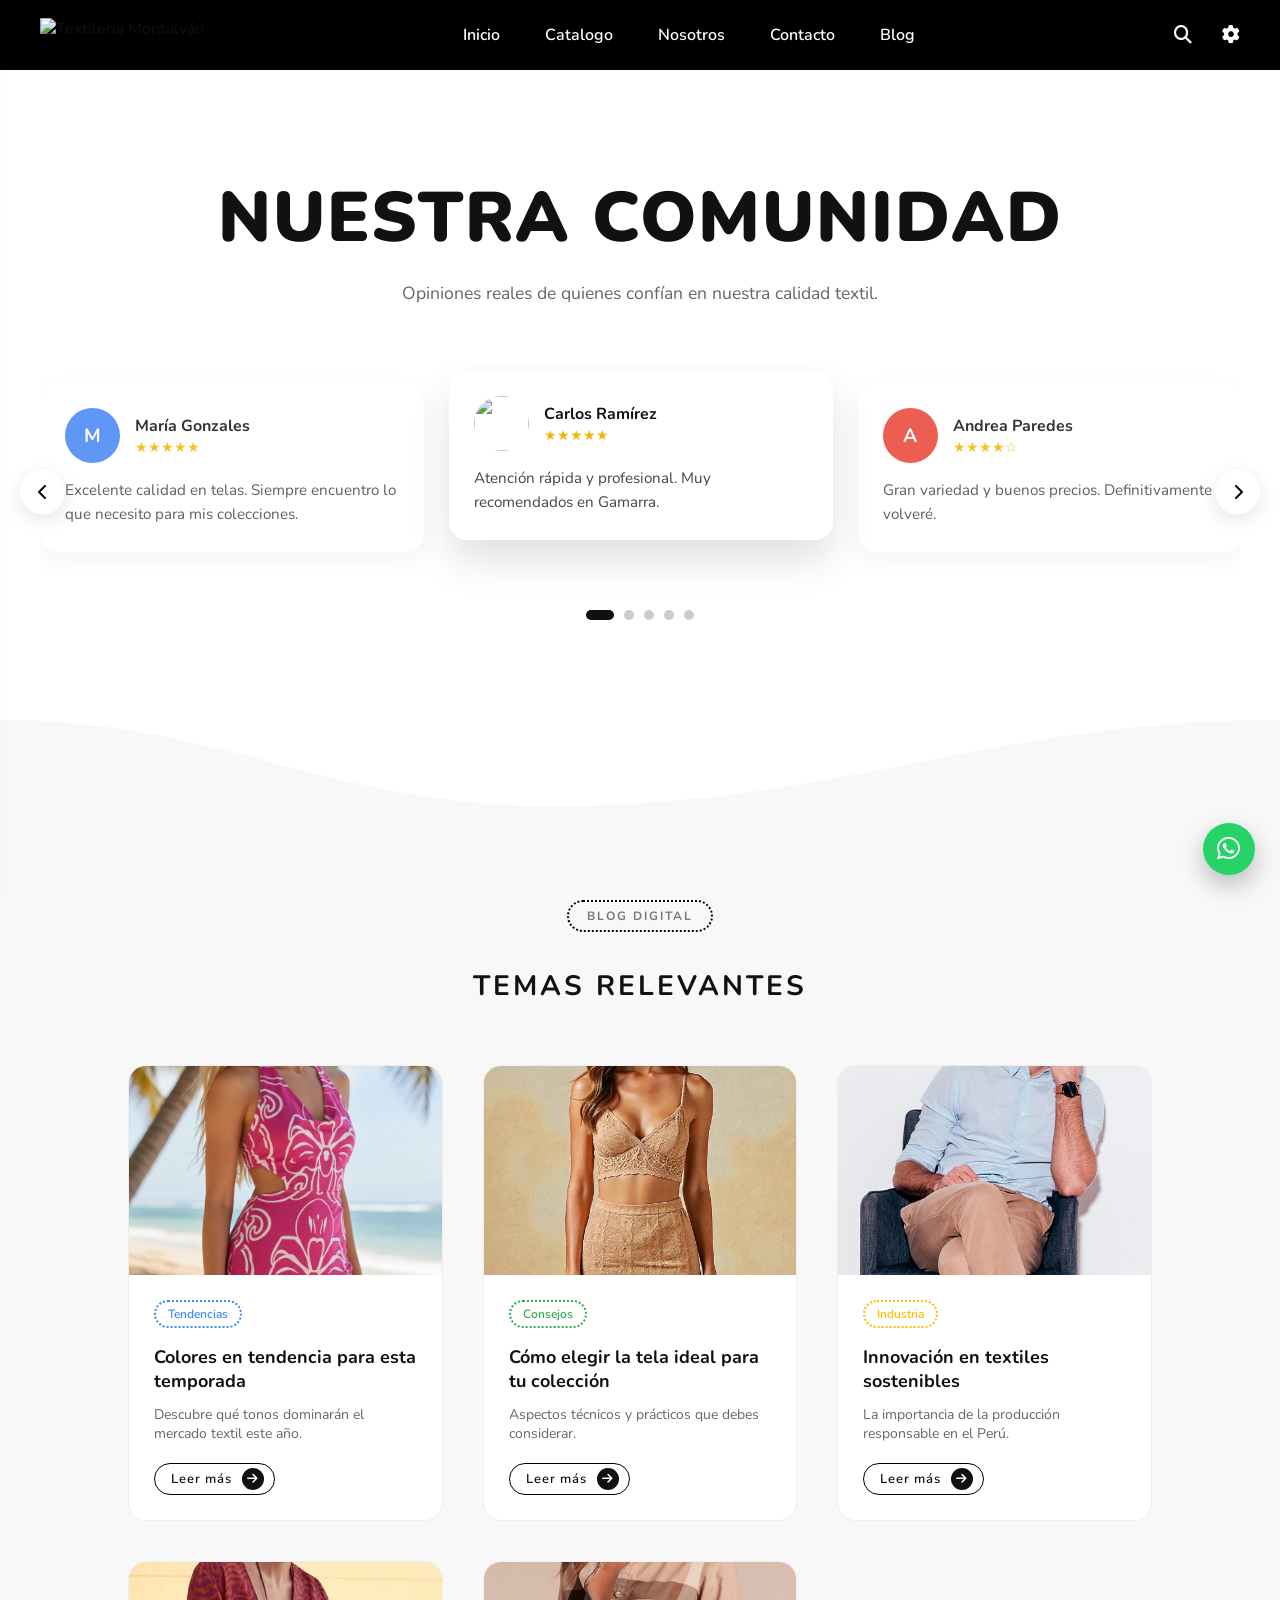
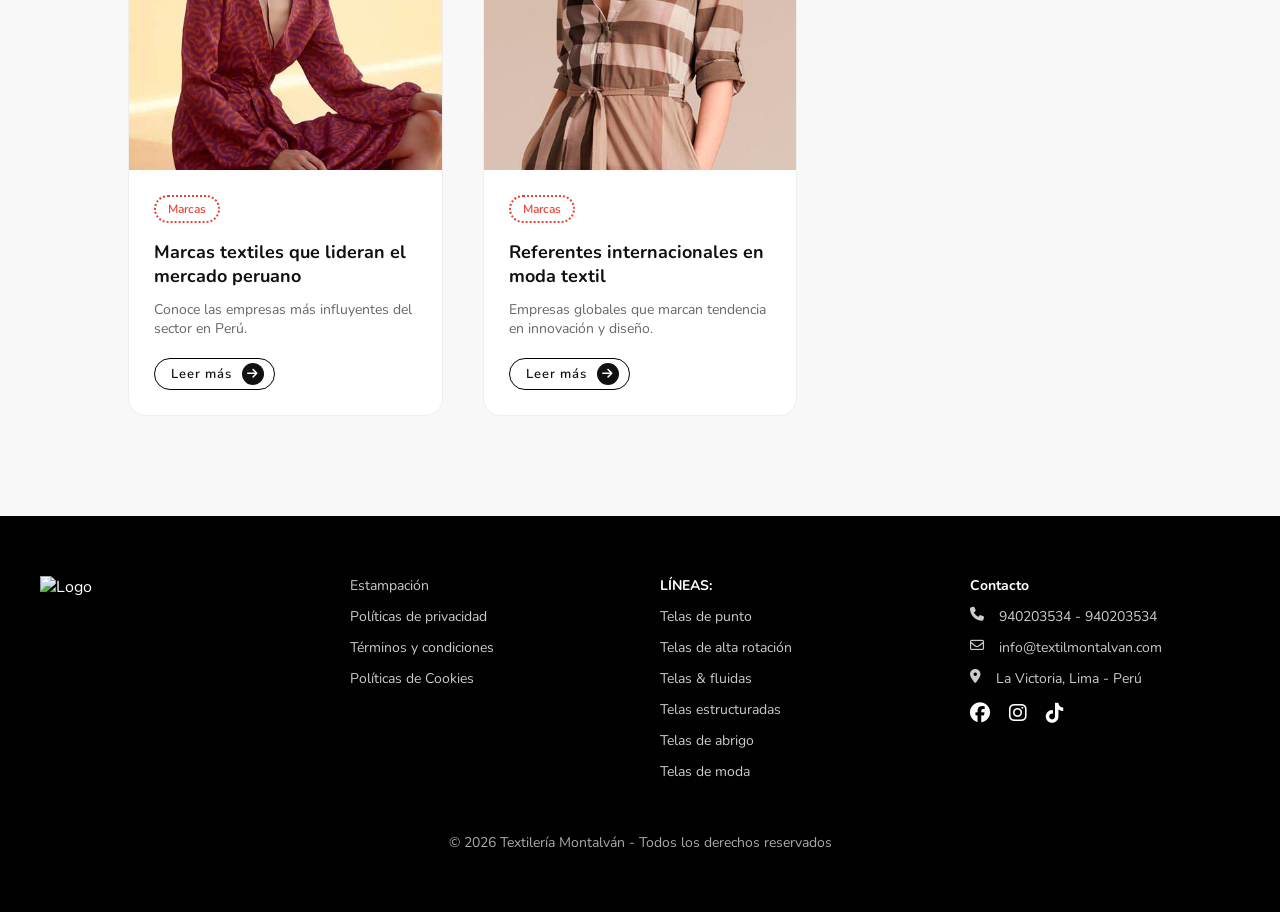
==== commit 0888465a: "nuevo" ====
--- a/blog/index.html
+++ b/blog/index.html
@@ -6,7 +6,7 @@
     <meta name="viewport" content="width=device-width, initial-scale=1.0">
     <title>Blog | Textilería Montalván</title>
 
-    <link rel="icon" type="image/x-icon" href="../assets/imgs/catalogo/withlove.png">
+    <link rel="icon" type="image/x-icon" href="https://raw.githubusercontent.com/dmonr1/textil-montalvan/refs/heads/main/assets/imgs/catalogo/withlove.png">
     <link rel="stylesheet" href="../assets/css/styles.css">
 
     <link rel="stylesheet" href="https://cdnjs.cloudflare.com/ajax/libs/font-awesome/6.5.0/css/all.min.css">
@@ -17,7 +17,7 @@
         rel="stylesheet">
 </head>
 
-<body style="overflow-x: hidden;">
+<body style="overflow-x: hidden; background-color: #f8f8f8;">
 
     <header>
         <nav class="container">
@@ -143,18 +143,17 @@
 
     <div class="overlay"></div>
 
-    <section class="community-section">
-
-        <div class="community-header">
-            <h1 class="community-title">NUESTRA COMUNIDAD</h1>
-            <p class="community-description">
+    <section class="community-section ">
+
+        <div class="community-header ">
+            <h1 class="community-title scroll-animate delay-1">NUESTRA COMUNIDAD</h1>
+            <p class="community-description scroll-animate delay-2">
                 Opiniones reales de quienes confían en nuestra calidad textil.
             </p>
         </div>
 
-        <div class="community-carousel-container">
-
-            <!-- Flecha izquierda -->
+        <div class="community-carousel-container scroll-animate delay-3">
+
             <button class="community-arrow community-arrow-left">
                 <i class="fa-solid fa-chevron-left"></i>
             </button>
@@ -162,7 +161,6 @@
             <div class="community-carousel-wrapper">
                 <div class="community-carousel-track">
 
-                    <!-- CARD 1 -->
                     <div class="community-review-card">
                         <div class="community-review-top">
                             <div class="community-avatar-letter bg-1">M</div>
@@ -177,7 +175,6 @@
                         </p>
                     </div>
 
-                    <!-- CARD 2 -->
                     <div class="community-review-card">
                         <div class="community-review-top">
                             <img src="https://i.pravatar.cc/100?img=12" class="community-avatar">
@@ -191,7 +188,6 @@
                         </p>
                     </div>
 
-                    <!-- CARD 3 -->
                     <div class="community-review-card">
                         <div class="community-review-top">
                             <div class="community-avatar-letter bg-2">A</div>
@@ -205,7 +201,6 @@
                         </p>
                     </div>
 
-                    <!-- CARD 4 -->
                     <div class="community-review-card">
                         <div class="community-review-top">
                             <div class="community-avatar-letter bg-3">L</div>
@@ -219,7 +214,6 @@
                         </p>
                     </div>
 
-                    <!-- CARD 5 -->
                     <div class="community-review-card">
                         <div class="community-review-top">
                             <img src="https://i.pravatar.cc/100?img=22" class="community-avatar">
@@ -233,7 +227,6 @@
                         </p>
                     </div>
 
-                    <!-- CARD 6 -->
                     <div class="community-review-card">
                         <div class="community-review-top">
                             <div class="community-avatar-letter bg-4">J</div>
@@ -247,7 +240,6 @@
                         </p>
                     </div>
 
-                    <!-- CARD 7 -->
                     <div class="community-review-card">
                         <div class="community-review-top">
                             <div class="community-avatar-letter bg-5">D</div>
@@ -266,7 +258,6 @@
                 <div class="community-dots"></div>
             </div>
 
-            <!-- Flecha derecha -->
             <button class="community-arrow community-arrow-right">
                 <i class="fa-solid fa-chevron-right"></i>
             </button>
@@ -283,7 +274,7 @@
         </path>
     </svg>
 
-    <section class="blog-section">
+    <section class="blog-section scroll-animate">
 
         <div class="blog-header">
             <h3 class="blog-sub">Blog Digital</h3>
@@ -292,8 +283,7 @@
 
         <div class="blog-grid">
 
-            <!-- CARD 1 -->
-            <article class="blog-card">
+            <article class="blog-card scroll-animate">
                 <div class="blog-img">
                     <img src="../assets/imgs/catalogo/tela-1.jpeg" alt="">
                 </div>
@@ -313,8 +303,7 @@
                 </div>
             </article>
 
-            <!-- CARD 2 -->
-            <article class="blog-card">
+            <article class="blog-card scroll-animate">
                 <div class="blog-img">
                     <img src="../assets/imgs/catalogo/tela-2.jpg" alt="">
                 </div>
@@ -332,8 +321,7 @@
                 </div>
             </article>
 
-            <!-- CARD 3 -->
-            <article class="blog-card">
+            <article class="blog-card scroll-animate">
                 <div class="blog-img">
                     <img src="../assets/imgs/catalogo/tela-3.jpg" alt="">
                 </div>
@@ -351,8 +339,7 @@
                 </div>
             </article>
 
-            <!-- CARD 4 -->
-            <article class="blog-card">
+            <article class="blog-card scroll-animate">
                 <div class="blog-img">
                     <img src="../assets/imgs/catalogo/tela-4.jpg" alt="">
                 </div>
@@ -371,8 +358,7 @@
                 </div>
             </article>
 
-            <!-- CARD 5 -->
-            <article class="blog-card">
+            <article class="blog-card scroll-animate">
                 <div class="blog-img">
                     <img src="../assets/imgs/catalogo/tela-5.jpg" alt="">
                 </div>
@@ -381,7 +367,7 @@
 
                     <h3>Referentes internacionales en moda textil</h3>
                     <p>Empresas globales que marcan tendencia en innovación y diseño.</p>
-                    <a href="detalle/?id=5" class="blog-link"> 
+                    <a href="detalle/?id=5" class="blog-link">
                         Leer más
                         <span class="blog-icon-circle">
                             <i class="fa-solid fa-arrow-right"></i>
@@ -393,9 +379,6 @@
         </div>
 
     </section>
-
-
-
 
     <footer>
         <div class="footer-grid">
--- a/assets/css/styles.css
+++ b/assets/css/styles.css
@@ -1135,29 +1135,7 @@
 }
 
 
-@media (max-width: 900px) {
-
-    .producto-destacado {
-        grid-template-columns: 1fr;
-        gap: 50px;
-    }
-
-    .info-producto {
-        position: relative;
-        top: auto;
-    }
-
-    .galeria-grid {
-        height: auto;
-        grid-template-columns: 1fr 1fr;
-        gap: 20px;
-    }
-
-    .img-box {
-        aspect-ratio: 3 / 4;
-    }
-
-}
+
 
 @keyframes fadeUp {
     to {
@@ -2353,7 +2331,6 @@
     max-width: 1200px;
     margin: auto;
     overflow: hidden;
-
 }
 
 .community-carousel-track {
@@ -2369,7 +2346,6 @@
     border-radius: 18px;
     box-shadow: 0 8px 25px rgba(0, 0, 0, 0.05);
     margin: 18px 0px 18px 0px;
-
 }
 
 .community-review-top {
@@ -2402,28 +2378,12 @@
     line-height: 1.6;
 }
 
-/* RESPONSIVE */
-
-@media (max-width: 992px) {
-    .community-review-card {
-        min-width: calc(50% - 12px);
-    }
-}
-
-@media (max-width: 600px) {
-    .community-review-card {
-        min-width: 100%;
-    }
-}
-
-/* CONTENEDOR GENERAL */
 .community-carousel-container {
     position: relative;
     max-width: 1200px;
     margin: auto;
 }
 
-/* FLECHAS */
 .community-arrow {
     position: absolute;
     top: 50%;
@@ -2456,14 +2416,9 @@
     right: -20px;
 }
 
-/* Ajuste para que no se corten */
 .community-carousel-wrapper {
     overflow: hidden;
 }
-
-/* ============================= */
-/* DOTS PAGINACIÓN */
-/* ============================= */
 
 .community-dots {
     margin-top: 40px;
@@ -2482,42 +2437,32 @@
     cursor: pointer;
 }
 
-/* Punto activo → se vuelve óvalo */
 .community-dot.active {
     width: 28px;
     background: #111;
 }
 
-/* ============================= */
-/* CARD ACTIVA (CENTRAL) */
-/* ============================= */
-
 .community-review-card {
     transition: all 0.4s ease;
 }
 
-/* La card activa se eleva */
 .community-review-card.is-active {
     transform: translateY(-12px);
     box-shadow: 0 20px 40px rgba(0, 0, 0, 0.12);
 }
 
-/* Opcional: las laterales ligeramente más suaves */
 .community-review-card:not(.is-active) {
     opacity: 0.85;
 }
 
-@media (max-width: 768px) {
-    .community-arrow-left {
-        left: 0;
-    }
-
-    .community-arrow-right {
-        right: 0;
-    }
-}
-
-/* AVATAR CON INICIAL */
+.community-carousel-track {
+    user-select: none;
+    cursor: grab;
+}
+
+.community-carousel-track:active {
+    cursor: grabbing;
+}
 
 .community-avatar-letter {
     width: 55px;
@@ -2531,34 +2476,25 @@
     font-size: 1.2rem;
 }
 
-/* Colores distintos */
 .bg-1 {
     background: #4285F4;
 }
 
-/* Azul */
 .bg-2 {
     background: #EA4335;
 }
 
-/* Rojo */
 .bg-3 {
     background: #FBBC05;
 }
 
-/* Amarillo */
 .bg-4 {
     background: #34A853;
 }
 
-/* Verde */
 .bg-5 {
     background: #8E24AA;
 }
-
-/* Morado moderno */
-
-/* ================= BLOG SECTION ================= */
 
 .blog-section {
     padding: 45px 10% 100px 10%;
@@ -2659,13 +2595,9 @@
     color: #777;
 }
 
-/* BADGE */
-
 .blog-img {
     position: relative;
 }
-
-/* BADGE ESTILO OUTLINE */
 
 .blog-badge-outline {
     display: inline-block;
@@ -2678,7 +2610,6 @@
     margin-bottom: 5px;
 }
 
-/* COLORES POR CATEGORÍA */
 
 .badge-tendencias {
     color: #4285F4;
@@ -2699,8 +2630,6 @@
     color: #EA4335;
     border-color: #EA4335;
 }
-
-/* BOTÓN LEER MÁS */
 
 .blog-link {
     display: inline-flex;
@@ -2733,11 +2662,6 @@
     transform: translateX(3px);
 }
 
-/* ============================= */
-/* BLOG DETALLE */
-/* ============================= */
-
-/* HERO */
 .post-hero {
     height: 55vh;
     background-size: cover;
@@ -2790,10 +2714,6 @@
     opacity: 0.9;
 }
 
-/* =========================
-   BOTÓN VOLVER BLOG
-========================= */
-
 .back-to-blog {
     margin: 60px 0 10px;
 }
@@ -2822,7 +2742,6 @@
     transform: translateX(-4px);
 }
 
-/* CONTENIDO */
 .post-content-section {
     background: #fff;
     padding: 40px 20px;
@@ -2842,13 +2761,9 @@
 
 .post-content h2 {
     font-size: 1.6rem;
-    margin-top: 50px;
+    margin-top: 30px;
     margin-bottom: 20px;
 }
-
-/* =========================
-   POST CONTENT ESTILO EDITORIAL
-========================= */
 
 .post-content h1,
 .post-content h2 {
@@ -2885,10 +2800,6 @@
     margin-bottom: 10px;
 }
 
-/* =========================
-   ARTICLE HEADER EDITORIAL
-========================= */
-
 .article-header {
     margin-bottom: 30px;
 }
@@ -2931,10 +2842,6 @@
     font-style: italic;
     font-size: 1.1rem;
 }
-
-/* =========================
-   COLORES SELECCIONABLES
-========================= */
 
 .post-colors {
     margin: 40px 0;
@@ -2974,7 +2881,6 @@
     font-weight: 600;
 }
 
-/* SHARE */
 .post-share {
     margin-top: 50px;
     display: flex;
@@ -3005,12 +2911,8 @@
     background: #000;
 }
 
-/* =========================
-   RELATED SLIDER
-========================= */
-
 .related-section {
-    margin: 80px 0;
+    margin: 25px 0 60px;
 }
 
 .related-slider-wrapper {
@@ -3089,7 +2991,6 @@
     right: -20px;
 }
 
-/* ANIMACIÓN SUAVE DE CARGA */
 .post-content-section,
 .related-section {
     opacity: 0;
@@ -3103,51 +3004,89 @@
     transform: translateY(0);
 }
 
-/* =========================
-   RESPONSIVE RELATED SLIDER
-========================= */
-
-/* Desktop grande */
 .related-card {
     min-width: calc((100% - 50px) / 3);
     flex-shrink: 0;
 }
 
-/* Tablet */
-@media (max-width: 1024px) {
-    .related-card {
-        min-width: calc((100% - 25px) / 2);
-    }
-}
-
-/* Mobile */
-@media (max-width: 640px) {
-
-    .related-slider-wrapper {
-        position: relative;
-    }
-
-    .related-card {
-        min-width: 100%;
-    }
-
-    .slider-btn {
-        width: 36px;
-        height: 36px;
-    }
-
-    .prev { left: -10px; }
-    .next { right: -10px; }
-}
-
-/* RESPONSIVE */
-@media (max-width: 768px) {
-
- 
+.detalle-blog {
+    overflow-x: hidden;
+}
+
+
+.related-slider {
+    cursor: grab;
+    user-select: none;
+}
+
+.related-slider.dragging {
+    cursor: grabbing;
+}
+
+.scroll-animate {
+    opacity: 0;
+    transform: translateY(50px);
+    transition: all 0.8s ease;
+}
+
+.scroll-animate.active {
+    opacity: 1;
+    transform: translateY(0);
+}
+
+.delay-1 {
+    transition-delay: 0.5s;
+}
+
+.delay-2 {
+    transition-delay: 0.7s;
+}
+
+.delay-3 {
+    transition-delay: 0.9s;
+}
+
+.scroll-animate-left {
+    opacity: 0;
+    transform: translateX(-60px);
+    transition: all 0.8s ease;
+}
+
+.scroll-animate-right {
+    opacity: 0;
+    transform: translateX(60px);
+    transition: all 0.8s ease;
+}
+
+.scroll-animate-left.active,
+.scroll-animate-right.active {
+    opacity: 1;
+    transform: translateX(0);
+}
+
+.scroll-fade {
+    opacity: 0;
+    transform: translateY(50px);
+    transition: all 0.9s ease;
+}
+
+.scroll-fade.active {
+    opacity: 1;
+    transform: translateY(0);
+}
+
+.hero-animate {
+    opacity: 0;
+    transform: scale(1.05);
+    transition: all 1.2s ease;
+}
+
+.hero-animate.active {
+    opacity: 1;
+    transform: scale(1);
 }
 
 @media (max-width: 1100px) {
-
 
     .contact-split {
         height: auto;
@@ -3204,6 +3143,7 @@
         padding: 25px 20px 0px 15px;
     }
 
+
 }
 
 @media (max-width: 900px) {
@@ -3262,6 +3202,36 @@
     .map-card iframe {
         min-height: 350px;
     }
+
+    .producto-destacado {
+        grid-template-columns: 1fr;
+        gap: 50px;
+    }
+
+    .info-producto {
+        position: relative;
+        top: auto;
+    }
+
+    .galeria-grid {
+        height: auto;
+        grid-template-columns: 1fr 1fr;
+        gap: 20px;
+    }
+
+    .img-box {
+        aspect-ratio: 3 / 4;
+    }
+
+    .community-review-card {
+        min-width: calc(50% - 12px);
+    }
+
+    .post-container {
+        max-width: 650px;
+        margin: auto;
+    }
+
 }
 
 @media (max-width: 768px) {
@@ -3426,8 +3396,107 @@
         font-size: 1rem;
     }
 
+    .related-slider-wrapper {
+        position: relative;
+    }
+
+    .related-card {
+        width: 285px;
+        margin-left: 10px;
+    }
+
+    .related-slider {
+        gap: 20px;
+
+    }
+
+    .slider-btn {
+        width: 36px;
+        height: 36px;
+    }
+
+    .prev {
+        left: -10px;
+    }
+
+    .next {
+        right: -10px;
+    }
+
+    .community-section {
+        padding: 70px 20px;
+    }
+
+    .community-title {
+        font-size: 42px;
+        letter-spacing: 1px;
+    }
+
+    .community-description {
+        font-size: 1rem;
+    }
+
+    .community-review-card {
+        min-width: 100%;
+    }
+
+    .community-carousel-wrapper {
+        padding: 0 30px;
+    }
+
+    .community-carousel-track {
+        gap: 20px;
+    }
+
+    .community-arrow {
+        width: 40px;
+        height: 40px;
+    }
+
+    .community-arrow-left {
+        left: 5px;
+    }
+
+    .community-arrow-right {
+        right: 5px;
+    }
+
+    .community-review-card.is-active {
+        transform: translateY(-6px);
+    }
+
+    .back-to-blog {
+        margin: 40px 15px 0px;
+    }
+
+    .related-card img {
+        height: 120px;
+    }
+
+    .community-review-card {
+        min-width: 100%;
+    }
+
+    .community-arrow-left {
+        left: 0;
+    }
+
+    .community-arrow-right {
+        right: 0;
+    }
+
     .post-container {
-        max-width: 410px;
+        max-width: 500px;
         margin: auto;
     }
+
+}
+
+@media (max-width: 448px) {
+
+    .post-container {
+        max-width: 308px;
+        margin: auto;
+    }
+
 }
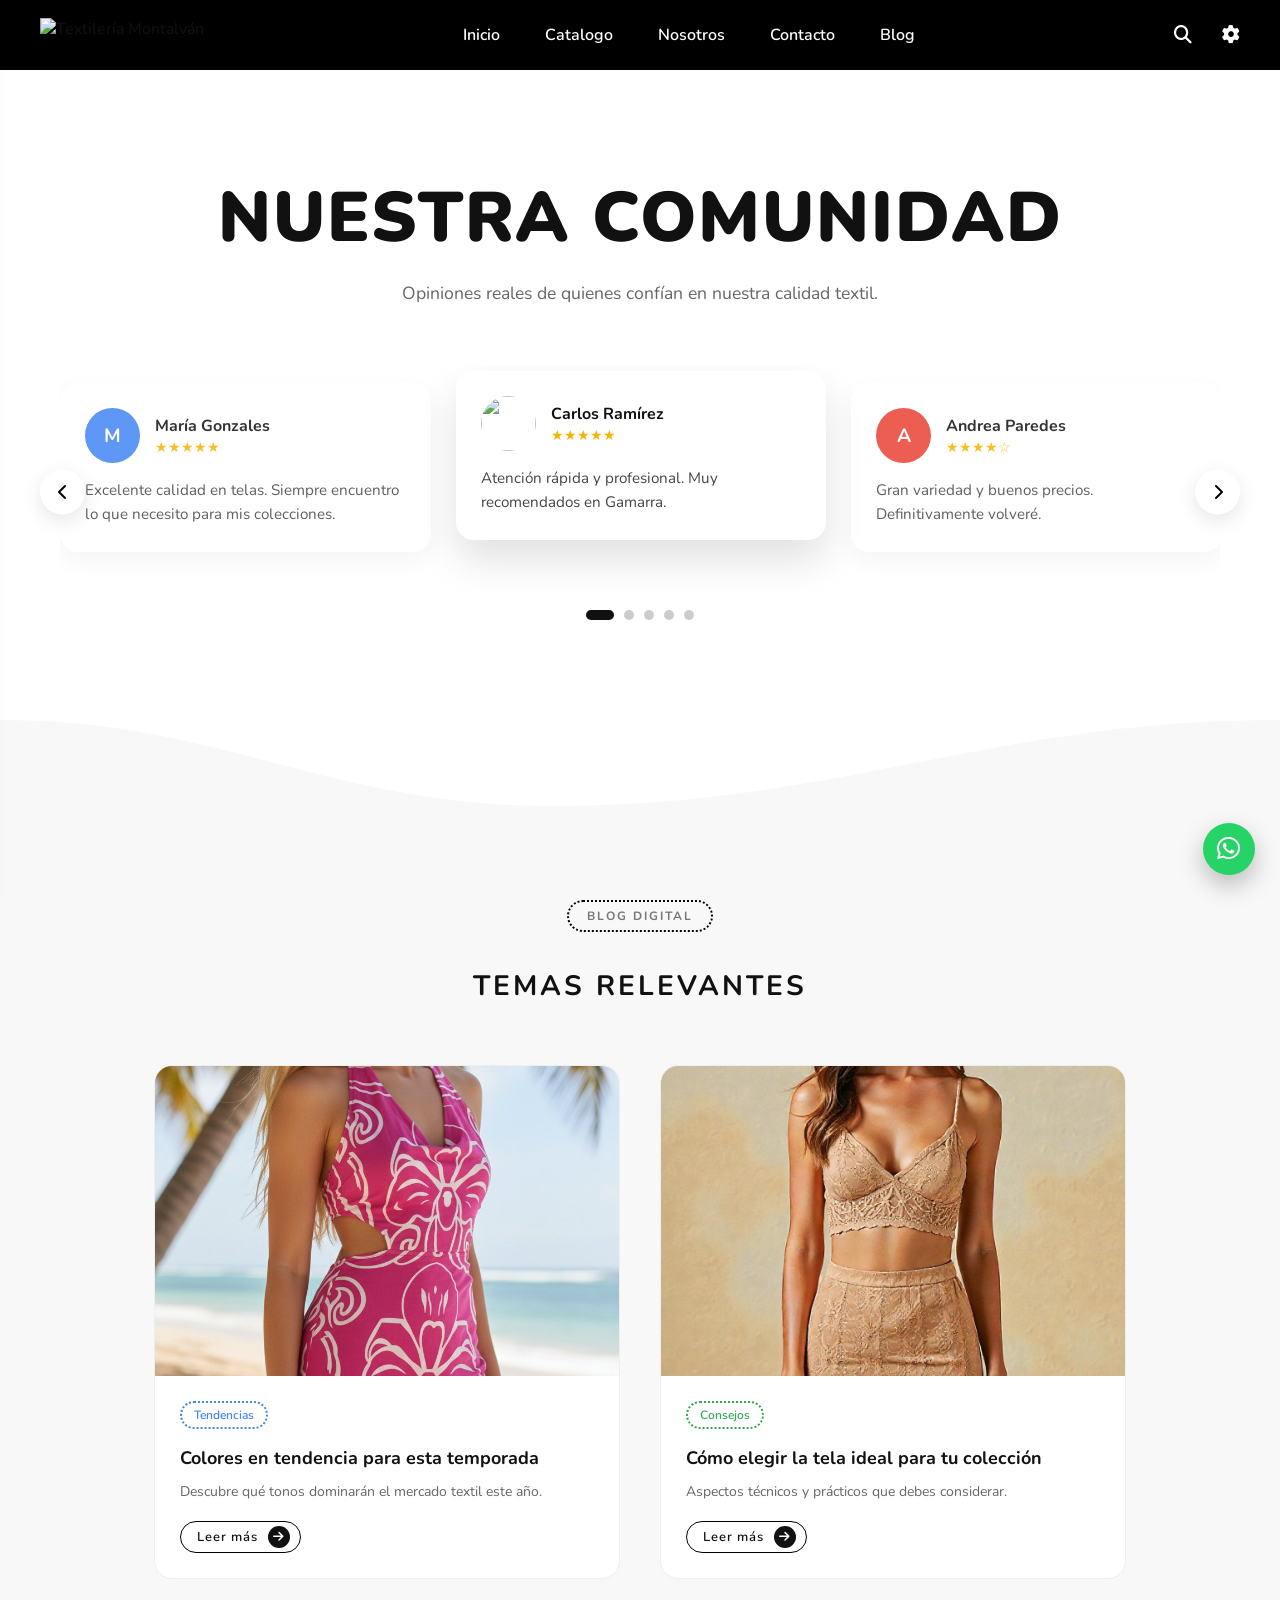
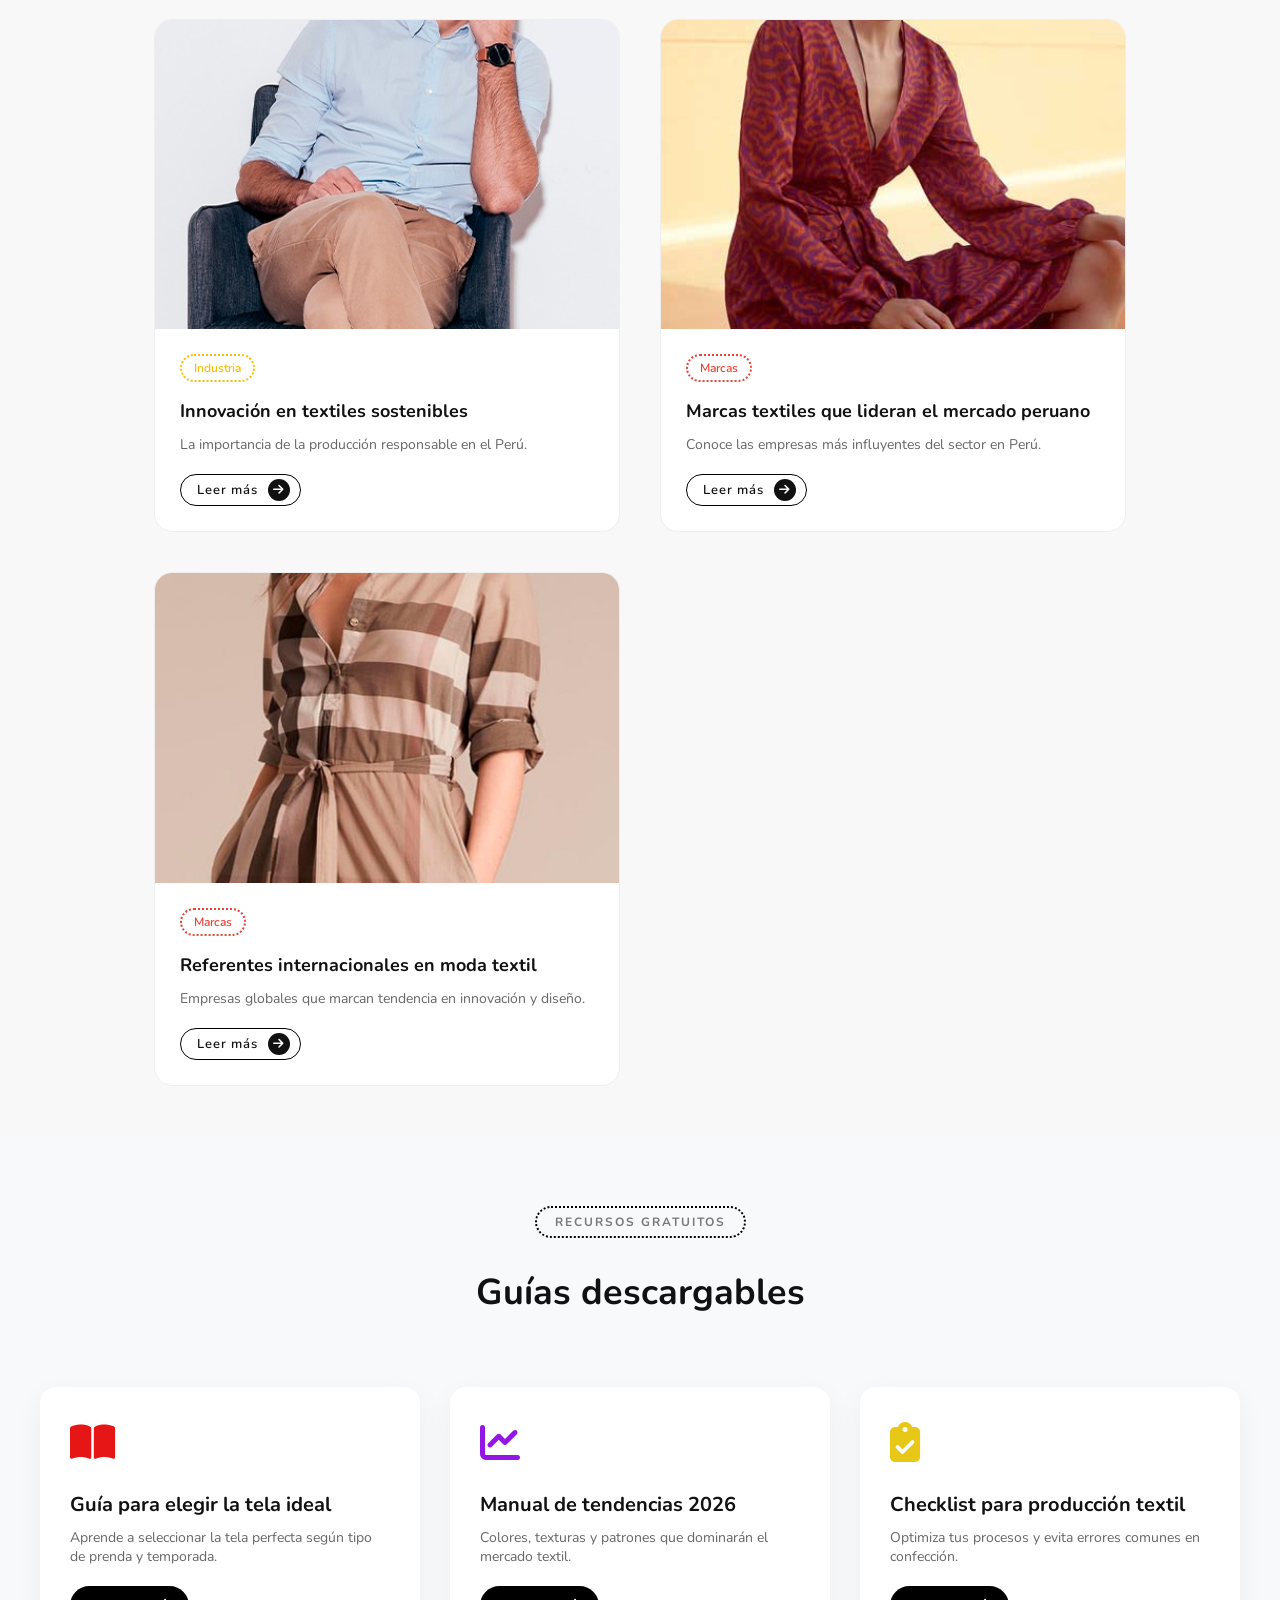
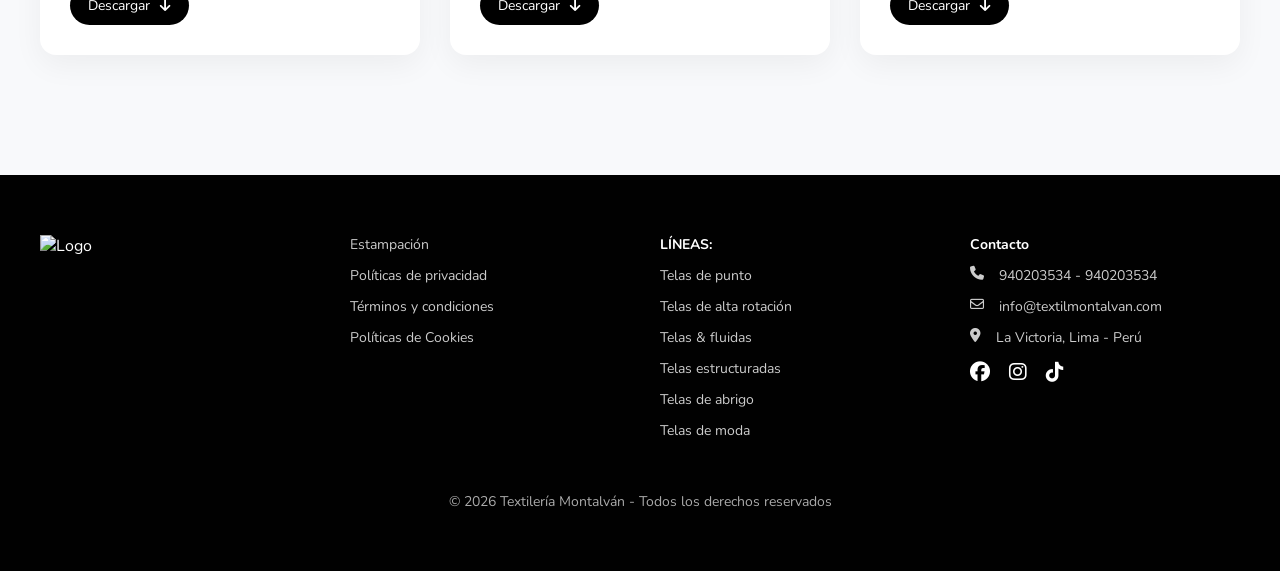
==== commit 834f0fea: "nuevo" ====
--- a/blog/index.html
+++ b/blog/index.html
@@ -17,7 +17,7 @@
         rel="stylesheet">
 </head>
 
-<body style="overflow-x: hidden; background-color: #f8f8f8;">
+<body class="blog">
 
     <header>
         <nav class="container">
@@ -380,6 +380,19 @@
 
     </section>
 
+    <section class="guides-section">
+        <div class="guides-container">
+    
+            <div class="guides-header scroll-reveal">
+                <h3 class="blog-sub-2">Recursos gratuitos</h3>
+                <h2>Guías descargables</h2>
+            </div>
+    
+            <div class="guides-grid" id="guides-grid"></div>
+    
+        </div>
+    </section>
+
     <footer>
         <div class="footer-grid">
 
--- a/assets/css/styles.css
+++ b/assets/css/styles.css
@@ -2305,8 +2305,13 @@
    BLOG 
 =================================*/
 
+.blog {
+    overflow-x: hidden;
+    background-color: #f8f8f8;
+}
+
 .community-section {
-    padding: 100px 20px;
+    padding: 100px 60px;
     background: #ffffff;
 }
 
@@ -2497,7 +2502,7 @@
 }
 
 .blog-section {
-    padding: 45px 10% 100px 10%;
+    padding: 45px 12% 50px;
     background: #f8f8f8;
 }
 
@@ -2510,6 +2515,17 @@
 }
 
 .blog-sub {
+    font-size: 12px;
+    letter-spacing: 2px;
+    color: #777;
+    text-transform: uppercase;
+    border: 2px dotted #000;
+    padding: 6px 18px;
+    border-radius: 22px;
+    margin-bottom: 20px;
+}
+
+.blog-sub-2 {
     font-size: 12px;
     letter-spacing: 2px;
     color: #777;
@@ -3086,6 +3102,123 @@
     transform: scale(1);
 }
 
+/* ========================= */
+/* GUÍAS DESCARGABLES */
+/* ========================= */
+
+.guides-section {
+    padding: 70px 20px 120px;
+    background: #f8f9fb;
+}
+
+.guides-container {
+    max-width: 1200px;
+    margin: auto;
+}
+
+.guides-header {
+    text-align: center;
+    margin-bottom: 60px;
+    display: flex;
+    flex-direction: column;
+    align-items: center;
+}
+
+.guides-label {
+    font-size: 13px;
+    text-transform: uppercase;
+    letter-spacing: 2px;
+    color: #888;
+}
+
+.guides-header h2 {
+    font-size: 36px;
+    margin: 10px 0;
+}
+
+.guides-header p {
+    color: #666;
+}
+
+.guides-grid {
+    display: grid;
+    grid-template-columns: repeat(auto-fit, minmax(280px, 1fr));
+    gap: 30px;
+}
+
+.guide-card {
+    background: #fff;
+    border-radius: 16px;
+    padding: 30px;
+    box-shadow: 0 10px 30px rgba(0, 0, 0, 0.05);
+    transition: all 0.4s ease;
+    position: relative;
+    overflow: hidden;
+}
+
+.guide-card:hover {
+    transform: translateY(-10px);
+    box-shadow: 0 15px 40px rgba(0, 0, 0, 0.08);
+}
+
+.guide-icon {
+    font-size: 40px;
+    margin-bottom: 20px;
+    color: #000;
+}
+
+.ic-1{
+    color: #e71616;
+}
+
+.ic-2{
+    color: #9316e7;
+}
+
+.ic-3{
+    color: #e7c816;
+}
+
+.guide-card h3 {
+    font-size: 20px;
+    margin-bottom: 10px;
+}
+
+.guide-card p {
+    font-size: 14px;
+    color: #666;
+    margin-bottom: 20px;
+}
+
+
+.guide-btn {
+    display: inline-flex;
+    align-items: center;
+    gap: 10px;
+    background: #000;
+    color: #fff;
+    padding: 10px 18px;
+    border-radius: 30px;
+    font-size: 14px;
+    transition: 0.3s ease;
+}
+
+.guide-btn:hover {
+    background: #333;
+}
+
+/* Scroll animation */
+.scroll-reveal {
+    opacity: 0;
+    transform: translateY(50px);
+    transition: all 0.8s ease;
+}
+
+.scroll-reveal.active {
+    opacity: 1;
+    transform: translateY(0);
+}
+
 @media (max-width: 1100px) {
 
     .contact-split {
@@ -3143,6 +3276,13 @@
         padding: 25px 20px 0px 15px;
     }
 
+    .guides-section {
+        padding: 100px;
+    }
+
+    .guides-header h2 {
+        font-size: 32px;
+    }
 
 }
 
@@ -3232,6 +3372,25 @@
         margin: auto;
     }
 
+    .guides-section {
+        padding: 80px;
+    }
+
+    .guides-header {
+        margin-bottom: 50px;
+    }
+
+    .guides-header h2 {
+        font-size: 28px;
+    }
+
+    .guides-grid {
+        gap: 25px;
+    }
+
+    .guide-card {
+        padding: 25px;
+    }
 }
 
 @media (max-width: 768px) {
@@ -3424,7 +3583,7 @@
     }
 
     .community-section {
-        padding: 70px 20px;
+        padding: 70px 40px;
     }
 
     .community-title {
@@ -3441,7 +3600,7 @@
     }
 
     .community-carousel-wrapper {
-        padding: 0 30px;
+        padding: 0 10px;
     }
 
     .community-carousel-track {
@@ -3486,17 +3645,93 @@
     }
 
     .post-container {
-        max-width: 500px;
+        max-width: 415px;
         margin: auto;
     }
 
+    .guides-section {
+        padding: 80px;
+    }
+
+    .guides-header h2 {
+        font-size: 24px;
+    }
+
+    .guides-header p {
+        font-size: 14px;
+    }
+
+    .guides-grid {
+        grid-template-columns: 1fr;
+        gap: 20px;
+    }
+
+    .guide-card {
+        padding: 22px;
+    }
+
+    .guide-icon {
+        font-size: 32px;
+    }
+
+    .guide-card h3 {
+        font-size: 18px;
+    }
+
+    .guide-card p {
+        font-size: 13px;
+    }
+
+    .guide-btn {
+        width: 100%;
+        justify-content: center;
+        padding: 12px;
+    }
+
 }
 
 @media (max-width: 448px) {
 
     .post-container {
-        max-width: 308px;
+        max-width: 325px;
         margin: auto;
     }
 
-}+    .back-btn-blog {
+        padding: 6px 14px;
+        font-size: 14px;
+    }
+
+    .guides-section {
+        padding: 60px 15px;
+    }
+
+    .guides-header h2 {
+        font-size: 20px;
+    }
+
+    .guides-label {
+        font-size: 11px;
+        letter-spacing: 1px;
+    }
+
+    .guide-card {
+        padding: 18px;
+        border-radius: 14px;
+    }
+
+    .guide-icon {
+        font-size: 28px;
+        margin-bottom: 15px;
+    }
+
+    .guide-card h3 {
+        font-size: 16px;
+    }
+
+    .guide-card p {
+        font-size: 12px;
+    }
+
+}
+
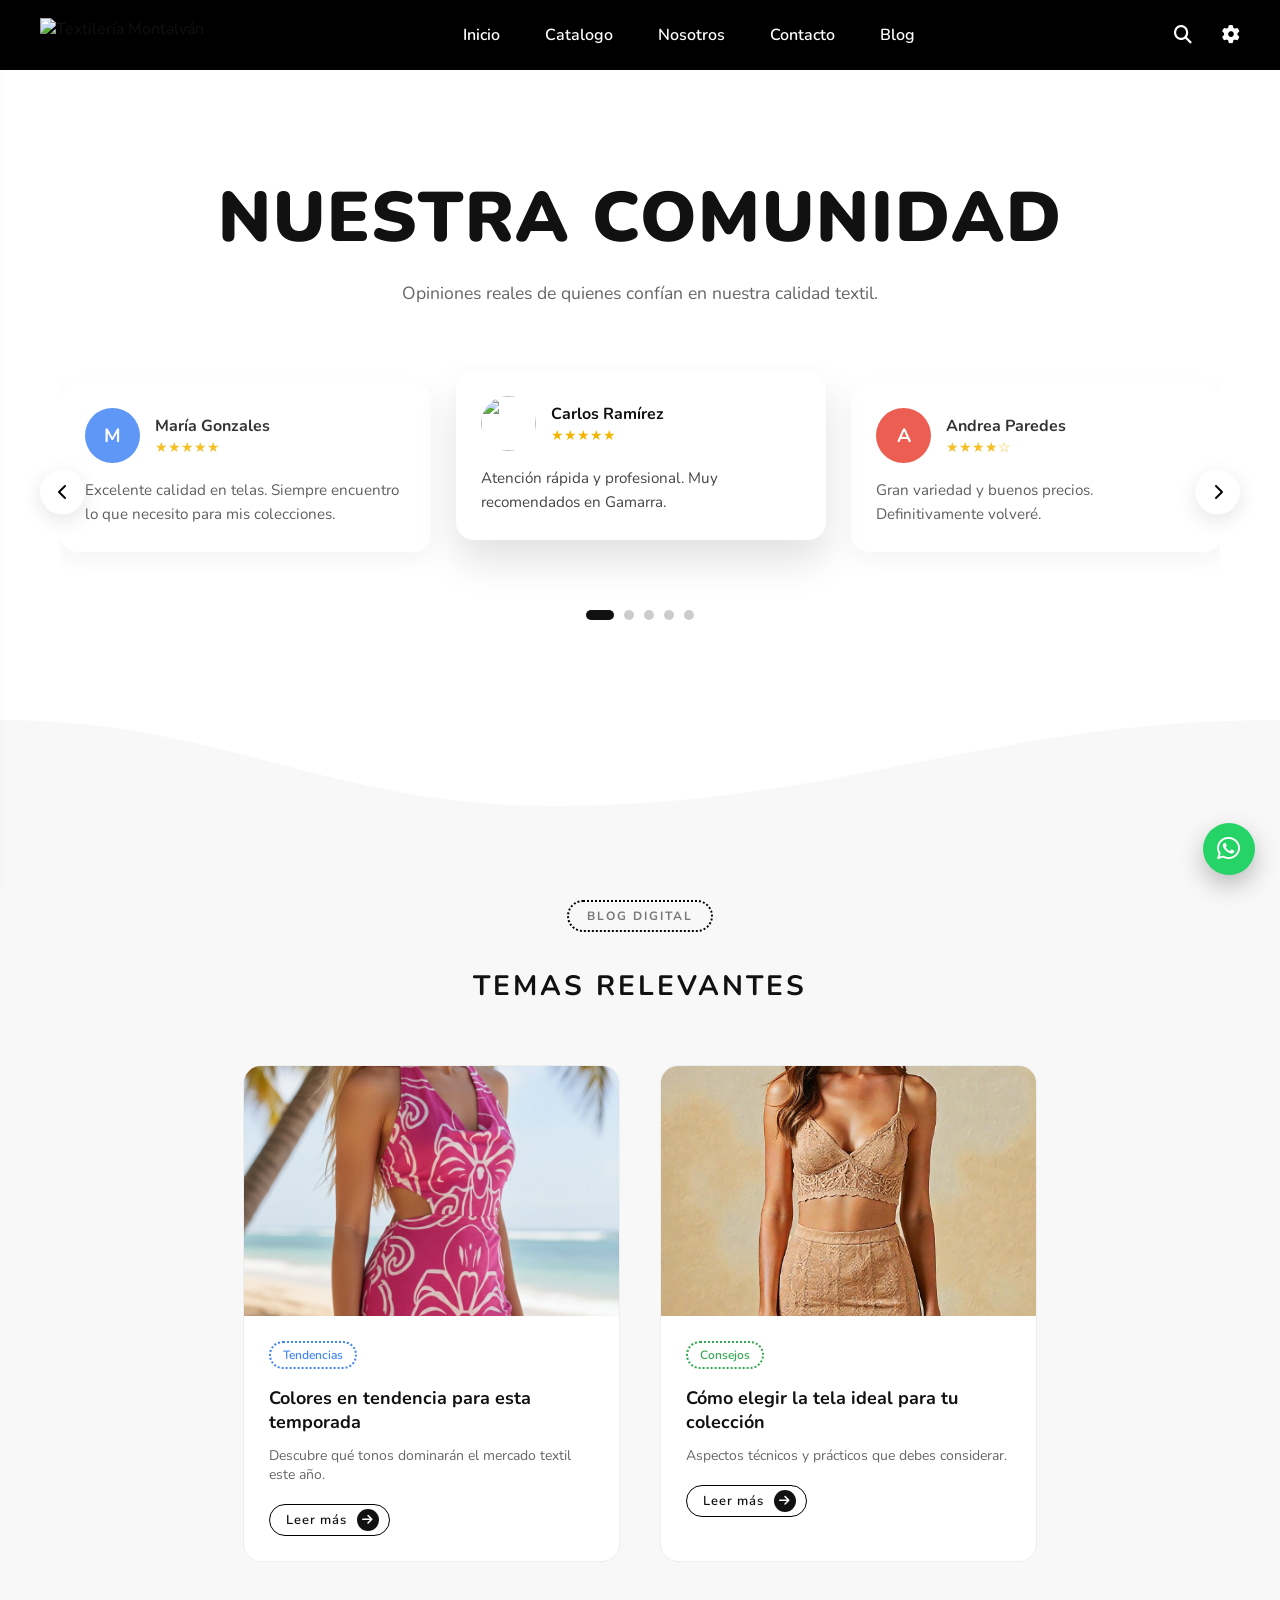
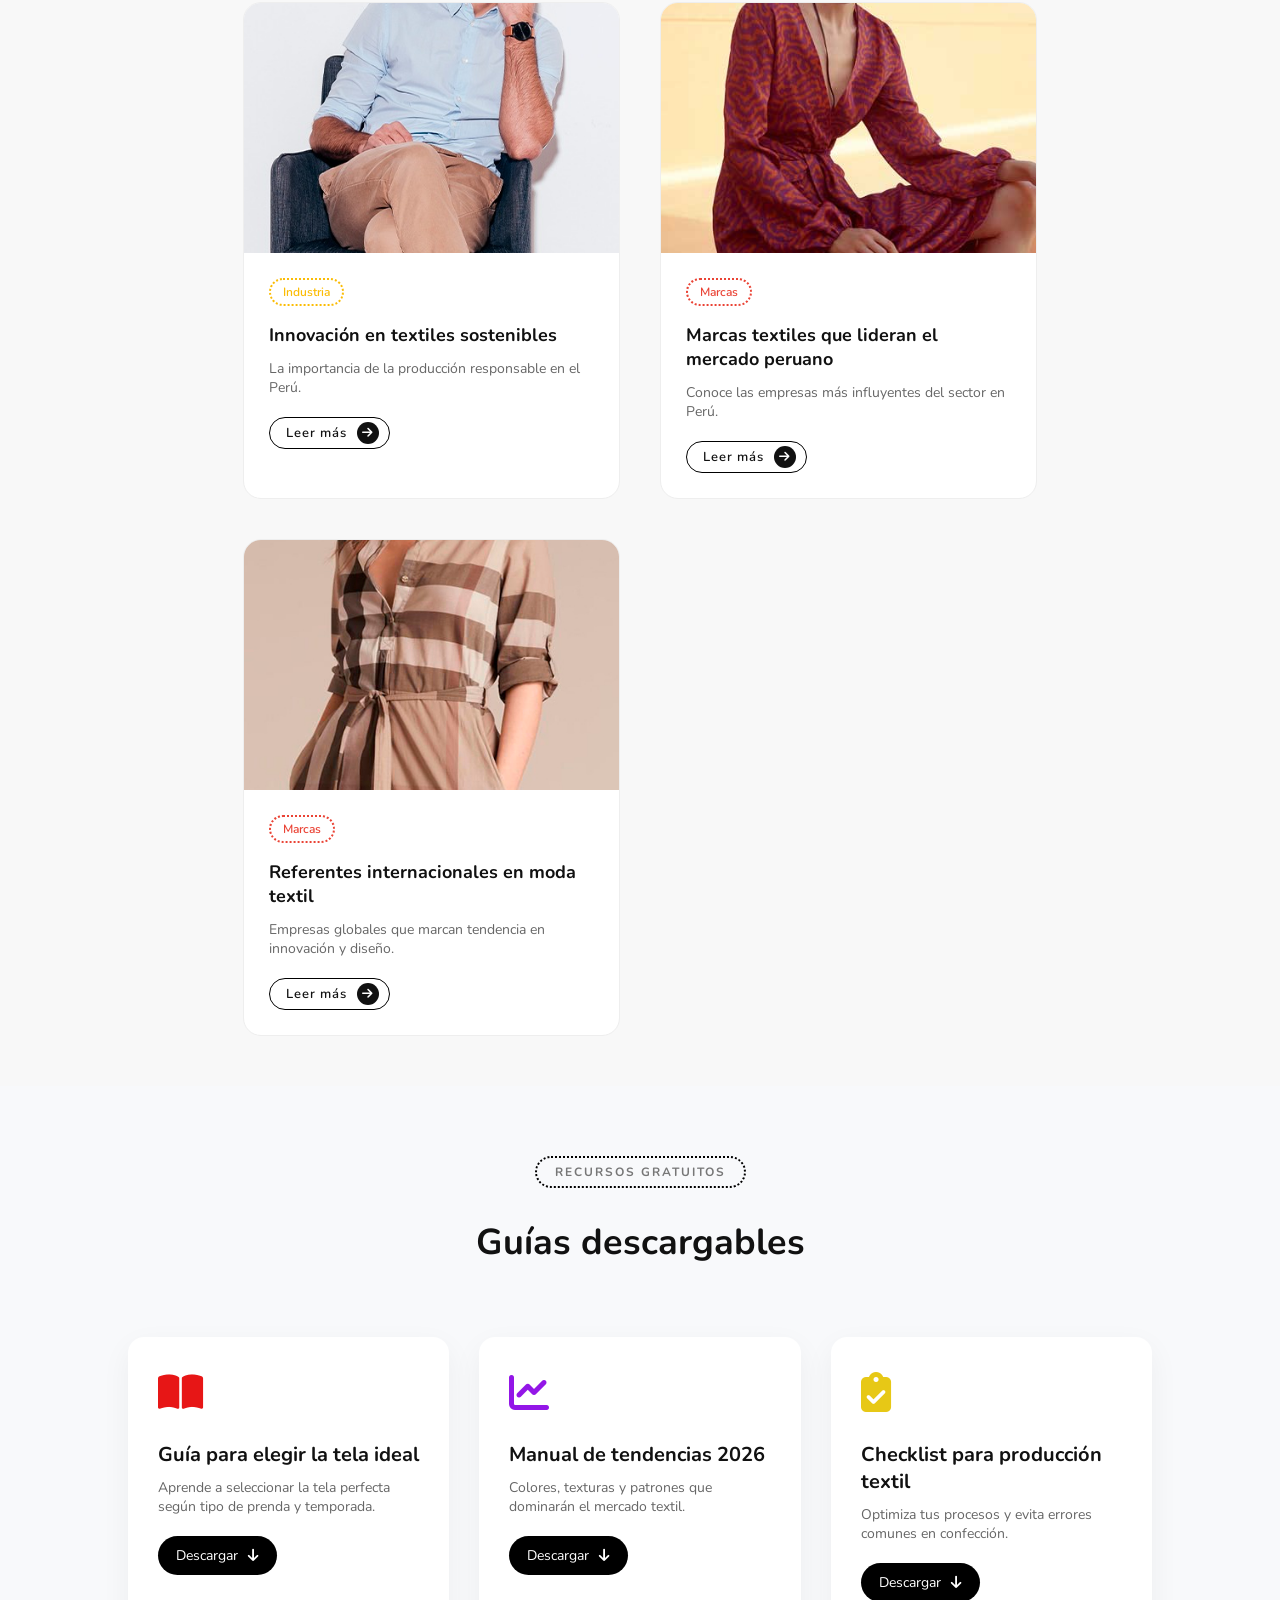
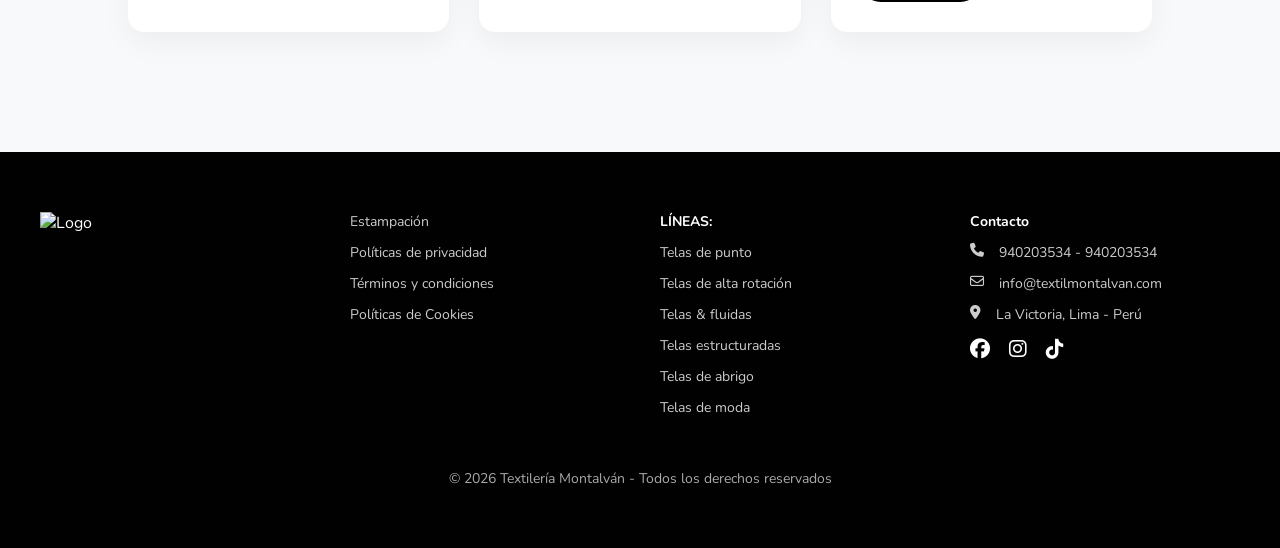
==== commit 433651b3: "nuevo" ====
--- a/blog/index.html
+++ b/blog/index.html
@@ -379,6 +379,7 @@
         </div>
 
     </section>
+    
 
     <section class="guides-section">
         <div class="guides-container">
@@ -392,6 +393,7 @@
     
         </div>
     </section>
+
 
     <footer>
         <div class="footer-grid">
--- a/assets/css/styles.css
+++ b/assets/css/styles.css
@@ -2502,7 +2502,7 @@
 }
 
 .blog-section {
-    padding: 45px 12% 50px;
+    padding: 45px 19% 50px;
     background: #f8f8f8;
 }
 
@@ -3102,12 +3102,8 @@
     transform: scale(1);
 }
 
-/* ========================= */
-/* GUÍAS DESCARGABLES */
-/* ========================= */
-
 .guides-section {
-    padding: 70px 20px 120px;
+    padding: 70px 10% 120px;
     background: #f8f9fb;
 }
 
@@ -3207,7 +3203,6 @@
     background: #333;
 }
 
-/* Scroll animation */
 .scroll-reveal {
     opacity: 0;
     transform: translateY(50px);
@@ -3217,6 +3212,132 @@
 .scroll-reveal.active {
     opacity: 1;
     transform: translateY(0);
+}
+
+
+/* ===============================
+   CATALOGO
+=================================*/
+
+/* HERO */
+.catalog-hero {
+    height: 60vh;
+    background: url('https://images.unsplash.com/photo-1520975916090-3105956dac38?q=80&w=2070') center/cover no-repeat;
+    display: flex;
+    align-items: center;
+    justify-content: center;
+    text-align: center;
+    color: #fff;
+}
+
+.hero-content h1 {
+    font-size: 48px;
+    font-weight: 700;
+    letter-spacing: 3px;
+}
+
+.hero-label {
+    font-size: 12px;
+    letter-spacing: 2px;
+    text-transform: uppercase;
+}
+
+/* WRAPPER */
+.catalog-wrapper {
+    padding: 80px 60px;
+}
+
+/* CATEGORÍAS */
+.catalog-categories {
+    display: flex;
+    justify-content: center;
+    gap: 40px;
+    margin-bottom: 60px;
+}
+
+.catalog-categories button {
+    background: none;
+    border: none;
+    font-size: 14px;
+    cursor: pointer;
+    position: relative;
+    padding-bottom: 5px;
+}
+
+.catalog-categories button.active::after {
+    content: "";
+    position: absolute;
+    width: 100%;
+    height: 1px;
+    background: #000;
+    left: 0;
+    bottom: 0;
+}
+
+/* GRID */
+.catalog-grid {
+    display: grid;
+    grid-template-columns: repeat(4, 1fr);
+    gap: 40px;
+}
+
+/* CARD */
+.catalog-card {
+    cursor: pointer;
+    overflow: hidden;
+}
+
+.catalog-card img {
+    width: 100%;
+    height: 450px;
+    object-fit: cover;
+    transition: 0.5s ease;
+}
+
+.catalog-card:hover img {
+    transform: scale(1.05);
+}
+
+.catalog-info {
+    margin-top: 15px;
+}
+
+.catalog-info h3 {
+    font-size: 14px;
+    font-weight: 600;
+}
+
+.catalog-info span {
+    font-size: 13px;
+    color: #666;
+}
+
+/* RESPONSIVE */
+@media (max-width: 1200px) {
+    .catalog-grid {
+        grid-template-columns: repeat(3, 1fr);
+    }
+}
+
+@media (max-width: 992px) {
+    .catalog-grid {
+        grid-template-columns: repeat(2, 1fr);
+    }
+}
+
+@media (max-width: 600px) {
+    .catalog-wrapper {
+        padding: 50px 20px;
+    }
+
+    .catalog-grid {
+        grid-template-columns: 1fr;
+        gap: 30px;
+    }
+
+    .catalog-card img {
+        height: 400px;
+    }
 }
 
 @media (max-width: 1100px) {
@@ -3277,7 +3398,7 @@
     }
 
     .guides-section {
-        padding: 100px;
+        padding: 15%;
     }
 
     .guides-header h2 {
@@ -3650,7 +3771,7 @@
     }
 
     .guides-section {
-        padding: 80px;
+        padding: 15%;
     }
 
     .guides-header h2 {
@@ -3690,7 +3811,11 @@
 
 }
 
-@media (max-width: 448px) {
+@media (max-width: 500px) {
+
+    .blog-section {
+        padding: 45px 10% 50px;
+    }
 
     .post-container {
         max-width: 325px;
@@ -3703,7 +3828,7 @@
     }
 
     .guides-section {
-        padding: 60px 15px;
+        padding: 60px 10%;
     }
 
     .guides-header h2 {
